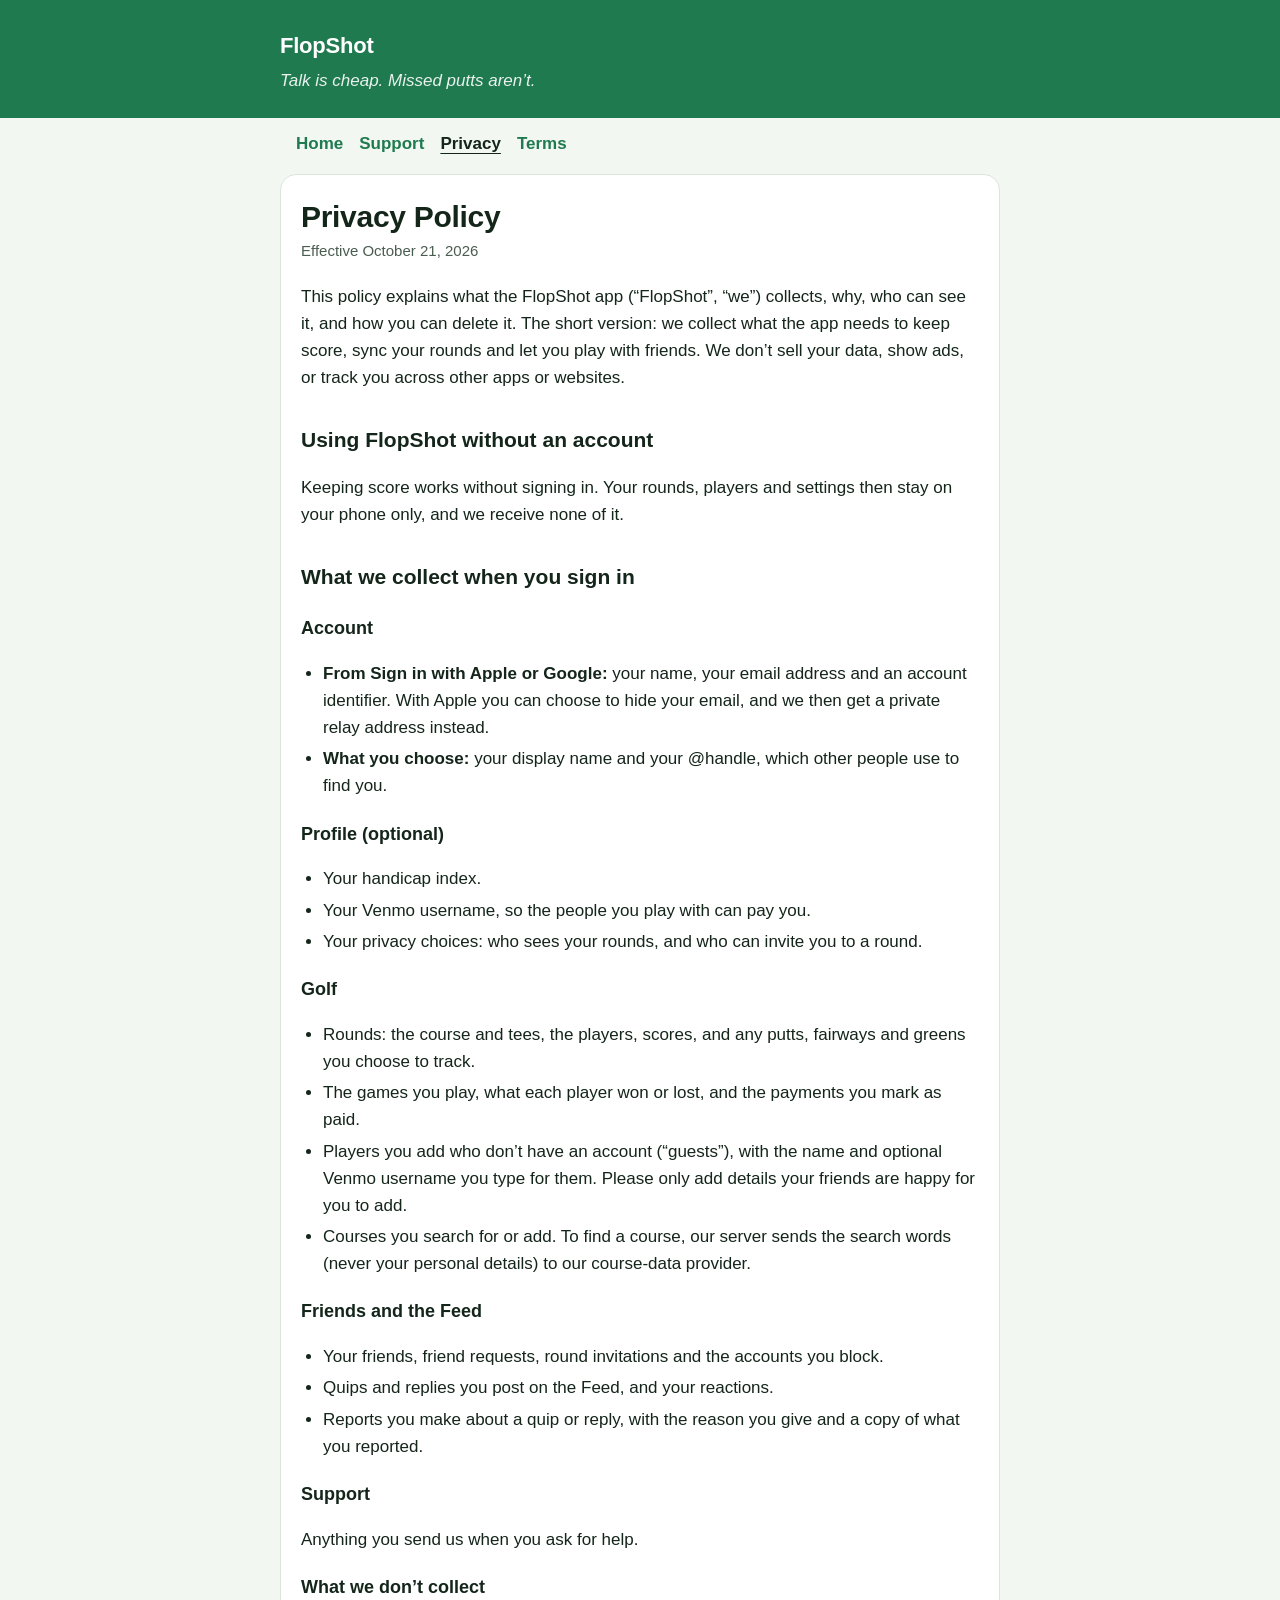
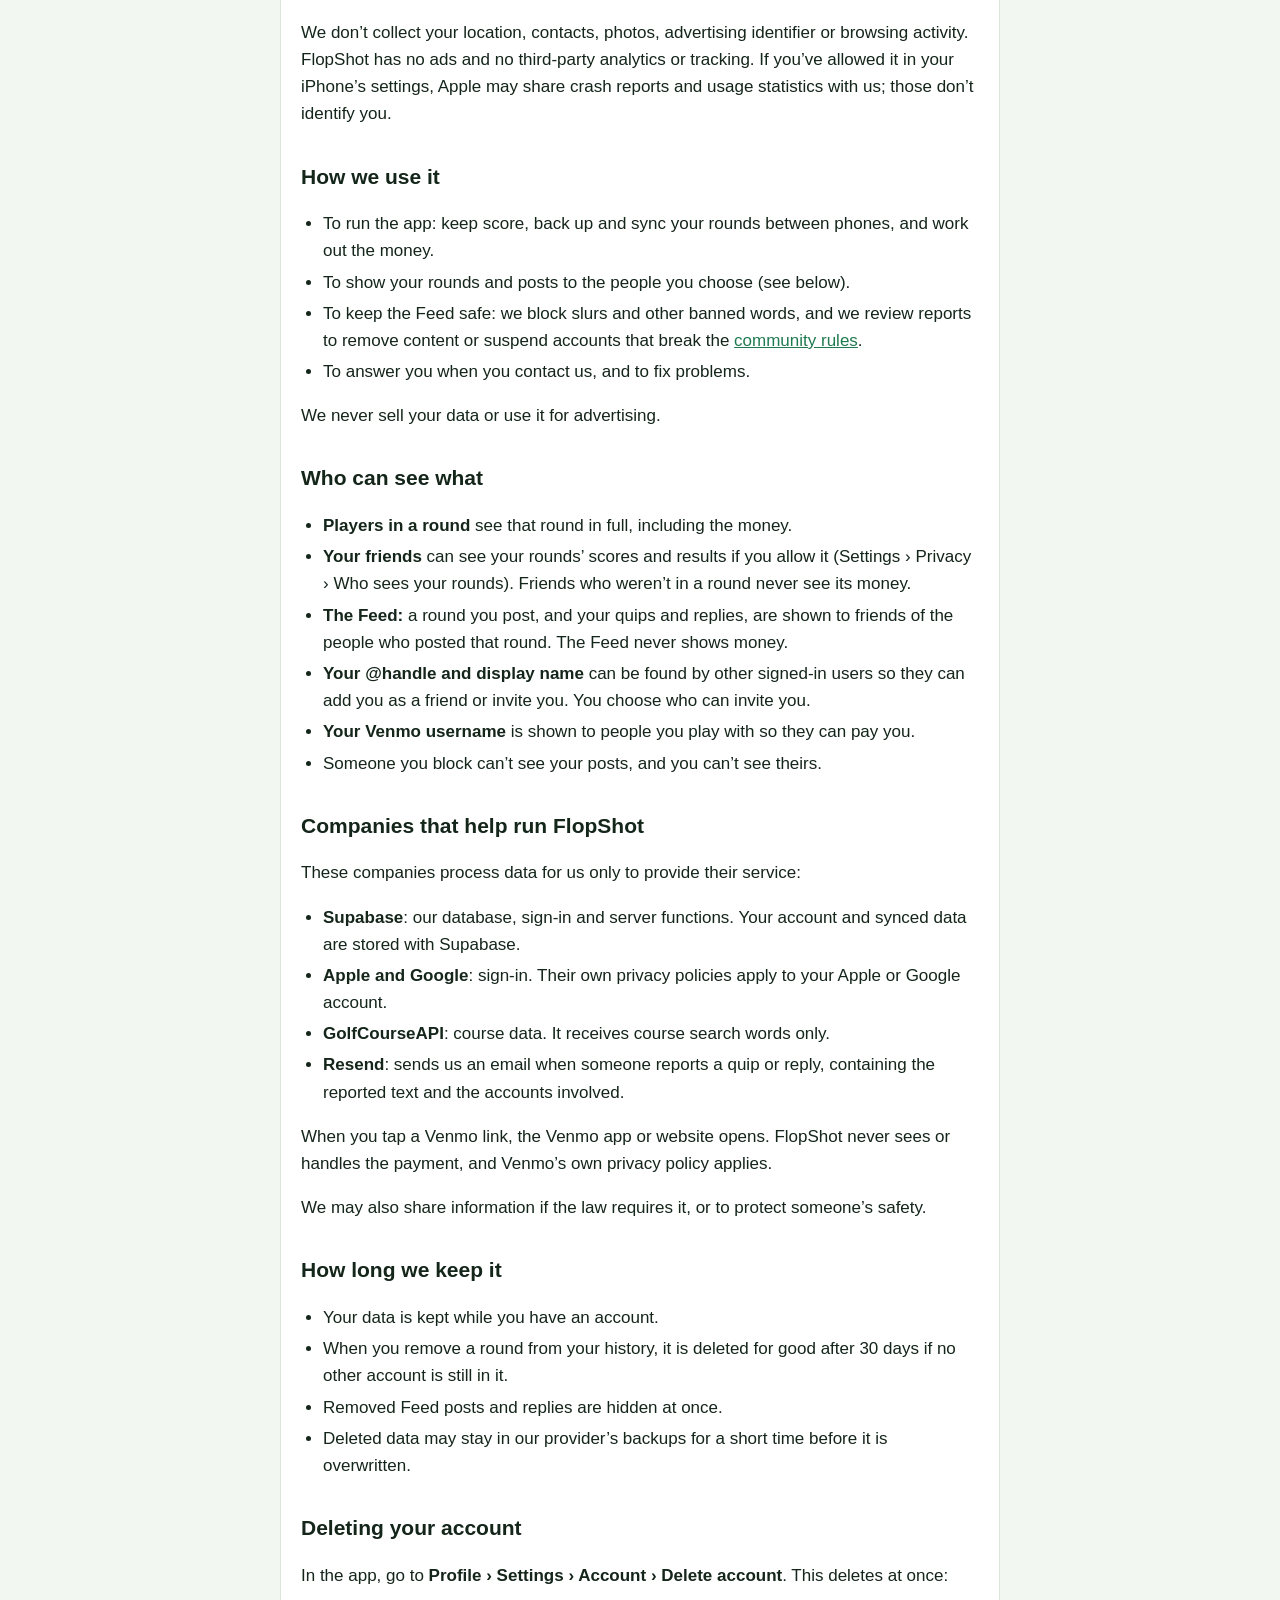
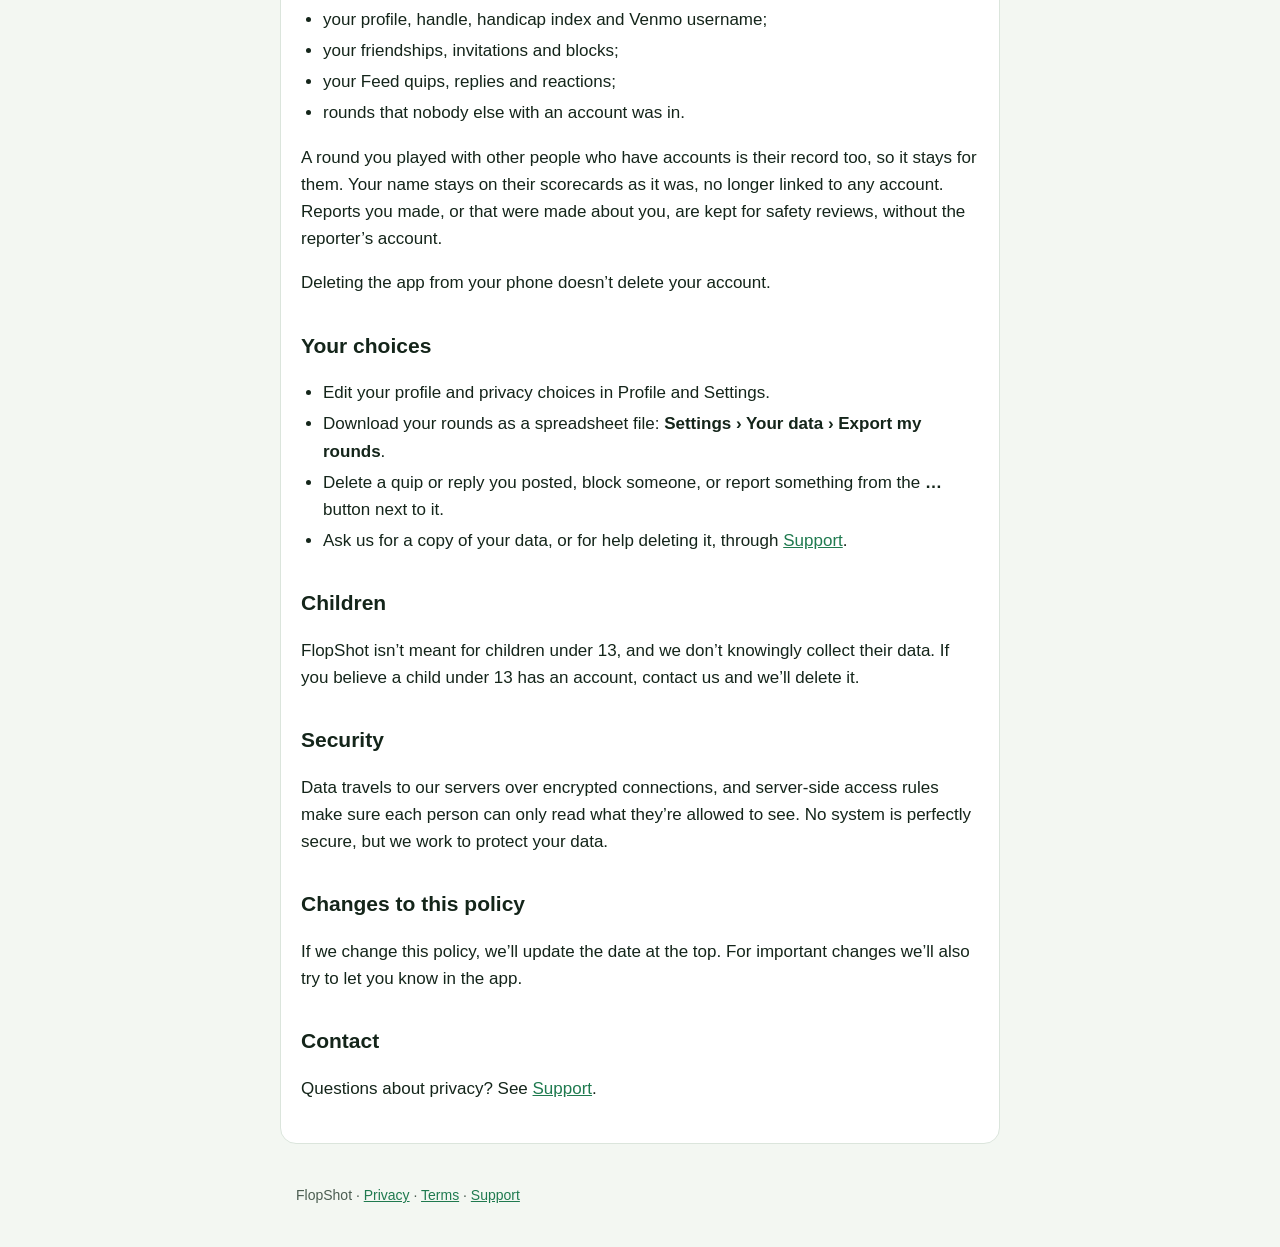
==== privacy.html @ 9a13edf1 "Add FlopShot privacy policy, terms, support and home pages Co-Authored-By: Claude Opus 5.5 <noreply@" ====
<!doctype html>
<html lang="en">
<head>
  <meta charset="utf-8">
  <meta name="viewport" content="width=device-width, initial-scale=1">
  <title>FlopShot Privacy Policy</title>
  <meta name="description" content="What FlopShot collects, why, who can see it, and how to delete it.">
  <link rel="stylesheet" href="style.css">
</head>
<body>
  <header><div class="wrap"><a class="home" href="./">FlopShot</a><p>Talk is cheap. Missed putts aren’t.</p></div></header>
  <nav>
    <a href="./">Home</a>
    <a href="support.html">Support</a>
    <a href="privacy.html" aria-current="page">Privacy</a>
    <a href="terms.html">Terms</a>
  </nav>
  <main>
    <h1>Privacy Policy</h1>
    <p class="meta">Effective October 21, 2026</p>

    <p>This policy explains what the FlopShot app (“FlopShot”, “we”) collects, why, who can see it, and how you can delete it. The short version: we collect what the app needs to keep score, sync your rounds and let you play with friends. We don’t sell your data, show ads, or track you across other apps or websites.</p>

    <h2>Using FlopShot without an account</h2>
    <p>Keeping score works without signing in. Your rounds, players and settings then stay on your phone only, and we receive none of it.</p>

    <h2>What we collect when you sign in</h2>
    <h3>Account</h3>
    <ul>
      <li><strong>From Sign in with Apple or Google:</strong> your name, your email address and an account identifier. With Apple you can choose to hide your email, and we then get a private relay address instead.</li>
      <li><strong>What you choose:</strong> your display name and your @handle, which other people use to find you.</li>
    </ul>
    <h3>Profile (optional)</h3>
    <ul>
      <li>Your handicap index.</li>
      <li>Your Venmo username, so the people you play with can pay you.</li>
      <li>Your privacy choices: who sees your rounds, and who can invite you to a round.</li>
    </ul>
    <h3>Golf</h3>
    <ul>
      <li>Rounds: the course and tees, the players, scores, and any putts, fairways and greens you choose to track.</li>
      <li>The games you play, what each player won or lost, and the payments you mark as paid.</li>
      <li>Players you add who don’t have an account (“guests”), with the name and optional Venmo username you type for them. Please only add details your friends are happy for you to add.</li>
      <li>Courses you search for or add. To find a course, our server sends the search words (never your personal details) to our course-data provider.</li>
    </ul>
    <h3>Friends and the Feed</h3>
    <ul>
      <li>Your friends, friend requests, round invitations and the accounts you block.</li>
      <li>Quips and replies you post on the Feed, and your reactions.</li>
      <li>Reports you make about a quip or reply, with the reason you give and a copy of what you reported.</li>
    </ul>
    <h3>Support</h3>
    <p>Anything you send us when you ask for help.</p>

    <h3>What we don’t collect</h3>
    <p>We don’t collect your location, contacts, photos, advertising identifier or browsing activity. FlopShot has no ads and no third-party analytics or tracking. If you’ve allowed it in your iPhone’s settings, Apple may share crash reports and usage statistics with us; those don’t identify you.</p>

    <h2>How we use it</h2>
    <ul>
      <li>To run the app: keep score, back up and sync your rounds between phones, and work out the money.</li>
      <li>To show your rounds and posts to the people you choose (see below).</li>
      <li>To keep the Feed safe: we block slurs and other banned words, and we review reports to remove content or suspend accounts that break the <a href="terms.html#community">community rules</a>.</li>
      <li>To answer you when you contact us, and to fix problems.</li>
    </ul>
    <p>We never sell your data or use it for advertising.</p>

    <h2>Who can see what</h2>
    <ul>
      <li><strong>Players in a round</strong> see that round in full, including the money.</li>
      <li><strong>Your friends</strong> can see your rounds’ scores and results if you allow it (Settings › Privacy › Who sees your rounds). Friends who weren’t in a round never see its money.</li>
      <li><strong>The Feed:</strong> a round you post, and your quips and replies, are shown to friends of the people who posted that round. The Feed never shows money.</li>
      <li><strong>Your @handle and display name</strong> can be found by other signed-in users so they can add you as a friend or invite you. You choose who can invite you.</li>
      <li><strong>Your Venmo username</strong> is shown to people you play with so they can pay you.</li>
      <li>Someone you block can’t see your posts, and you can’t see theirs.</li>
    </ul>

    <h2>Companies that help run FlopShot</h2>
    <p>These companies process data for us only to provide their service:</p>
    <ul>
      <li><strong>Supabase</strong>: our database, sign-in and server functions. Your account and synced data are stored with Supabase.</li>
      <li><strong>Apple and Google</strong>: sign-in. Their own privacy policies apply to your Apple or Google account.</li>
      <li><strong>GolfCourseAPI</strong>: course data. It receives course search words only.</li>
      <li><strong>Resend</strong>: sends us an email when someone reports a quip or reply, containing the reported text and the accounts involved.</li>
    </ul>
    <p>When you tap a Venmo link, the Venmo app or website opens. FlopShot never sees or handles the payment, and Venmo’s own privacy policy applies.</p>
    <p>We may also share information if the law requires it, or to protect someone’s safety.</p>

    <h2>How long we keep it</h2>
    <ul>
      <li>Your data is kept while you have an account.</li>
      <li>When you remove a round from your history, it is deleted for good after 30 days if no other account is still in it.</li>
      <li>Removed Feed posts and replies are hidden at once.</li>
      <li>Deleted data may stay in our provider’s backups for a short time before it is overwritten.</li>
    </ul>

    <h2 id="deleting-your-account">Deleting your account</h2>
    <p>In the app, go to <strong>Profile › Settings › Account › Delete account</strong>. This deletes at once:</p>
    <ul>
      <li>your profile, handle, handicap index and Venmo username;</li>
      <li>your friendships, invitations and blocks;</li>
      <li>your Feed quips, replies and reactions;</li>
      <li>rounds that nobody else with an account was in.</li>
    </ul>
    <p>A round you played with other people who have accounts is their record too, so it stays for them. Your name stays on their scorecards as it was, no longer linked to any account. Reports you made, or that were made about you, are kept for safety reviews, without the reporter’s account.</p>
    <p>Deleting the app from your phone doesn’t delete your account.</p>

    <h2>Your choices</h2>
    <ul>
      <li>Edit your profile and privacy choices in Profile and Settings.</li>
      <li>Download your rounds as a spreadsheet file: <strong>Settings › Your data › Export my rounds</strong>.</li>
      <li>Delete a quip or reply you posted, block someone, or report something from the <strong>…</strong> button next to it.</li>
      <li>Ask us for a copy of your data, or for help deleting it, through <a href="support.html">Support</a>.</li>
    </ul>

    <h2>Children</h2>
    <p>FlopShot isn’t meant for children under 13, and we don’t knowingly collect their data. If you believe a child under 13 has an account, contact us and we’ll delete it.</p>

    <h2>Security</h2>
    <p>Data travels to our servers over encrypted connections, and server-side access rules make sure each person can only read what they’re allowed to see. No system is perfectly secure, but we work to protect your data.</p>

    <h2>Changes to this policy</h2>
    <p>If we change this policy, we’ll update the date at the top. For important changes we’ll also try to let you know in the app.</p>

    <h2>Contact</h2>
    <p>Questions about privacy? See <a href="support.html">Support</a>.</p>
  </main>
  <footer>FlopShot · <a href="privacy.html">Privacy</a> · <a href="terms.html">Terms</a> · <a href="support.html">Support</a></footer>
</body>
</html>
---- style.css ----
:root {
  --bg: #f3f7f2;
  --card: #ffffff;
  --ink: #14251a;
  --ink-2: #4b5d51;
  --brand: #1f7a4f;
  --line: #dbe5dc;
}
@media (prefers-color-scheme: dark) {
  :root {
    --bg: #111a14;
    --card: #1b261f;
    --ink: #e8f0ea;
    --ink-2: #a9b8ad;
    --brand: #5ccf8e;
    --line: #2b3a30;
  }
}
* { box-sizing: border-box; }
html { -webkit-text-size-adjust: 100%; }
body {
  margin: 0;
  background: var(--bg);
  color: var(--ink);
  font: 17px/1.6 -apple-system, BlinkMacSystemFont, "Segoe UI", Roboto, Helvetica, Arial, sans-serif;
}
header {
  background: #1f7a4f;
  color: #fff;
  padding: 28px 16px 24px;
}
header .wrap { max-width: 720px; margin: 0 auto; }
header a.home { color: #fff; text-decoration: none; font-weight: 800; font-size: 22px; letter-spacing: -0.01em; }
header p { margin: 4px 0 0; opacity: 0.9; font-style: italic; }
nav { max-width: 720px; margin: 0 auto; padding: 12px 16px 0; display: flex; gap: 16px; flex-wrap: wrap; }
nav a { color: var(--brand); font-weight: 600; text-decoration: none; }
nav a[aria-current="page"] { color: var(--ink); text-decoration: underline; text-underline-offset: 4px; }
main {
  max-width: 720px;
  margin: 16px auto 40px;
  padding: 24px 20px;
  background: var(--card);
  border: 1px solid var(--line);
  border-radius: 16px;
}
@media (max-width: 760px) { main { margin: 12px 16px 32px; } }
h1 { font-size: 30px; line-height: 1.2; margin: 0 0 4px; letter-spacing: -0.01em; }
h2 { font-size: 21px; margin: 32px 0 8px; }
h3 { font-size: 18px; margin: 20px 0 4px; }
.meta { color: var(--ink-2); margin: 0 0 20px; font-size: 15px; }
a { color: var(--brand); }
ul { padding-left: 22px; }
li { margin: 4px 0; }
.note {
  border-left: 4px solid var(--brand);
  padding: 8px 14px;
  background: var(--bg);
  border-radius: 0 8px 8px 0;
  margin: 16px 0;
}
footer { max-width: 720px; margin: 0 auto 40px; padding: 0 16px; color: var(--ink-2); font-size: 14px; }
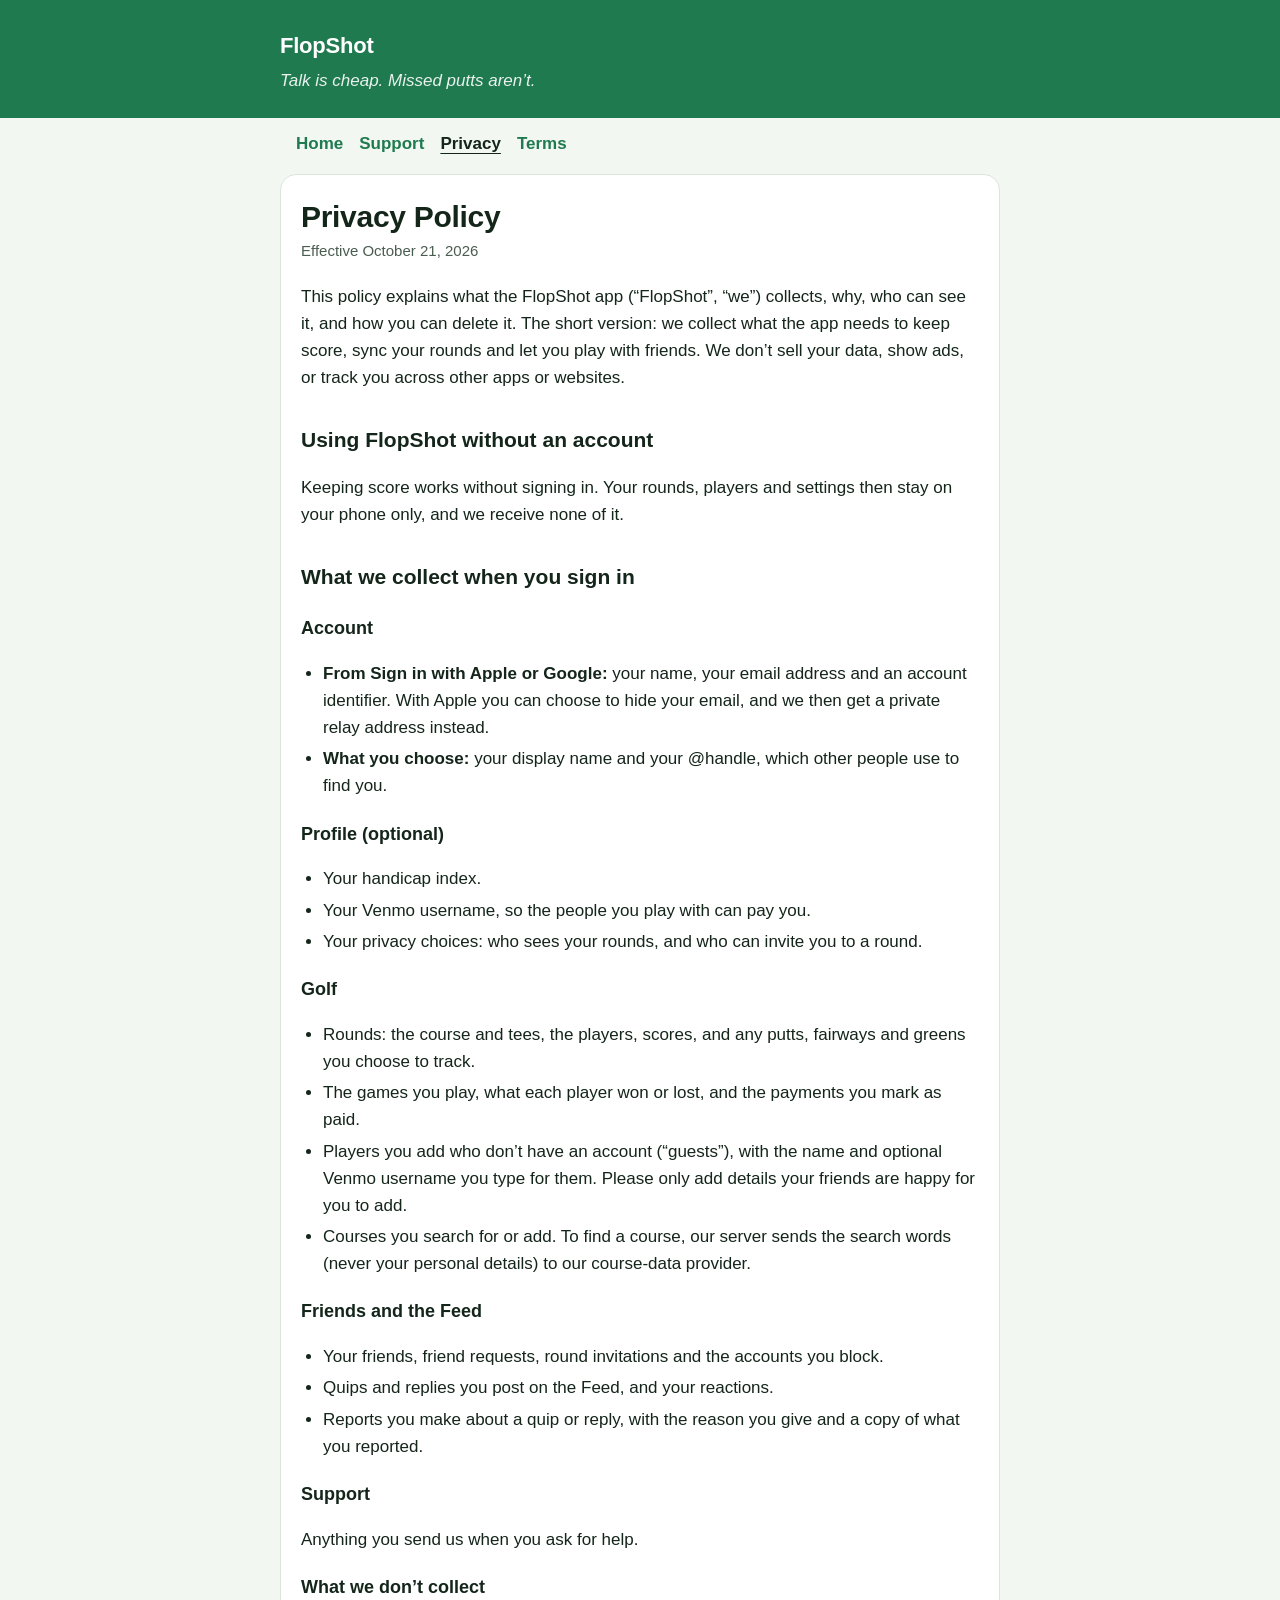
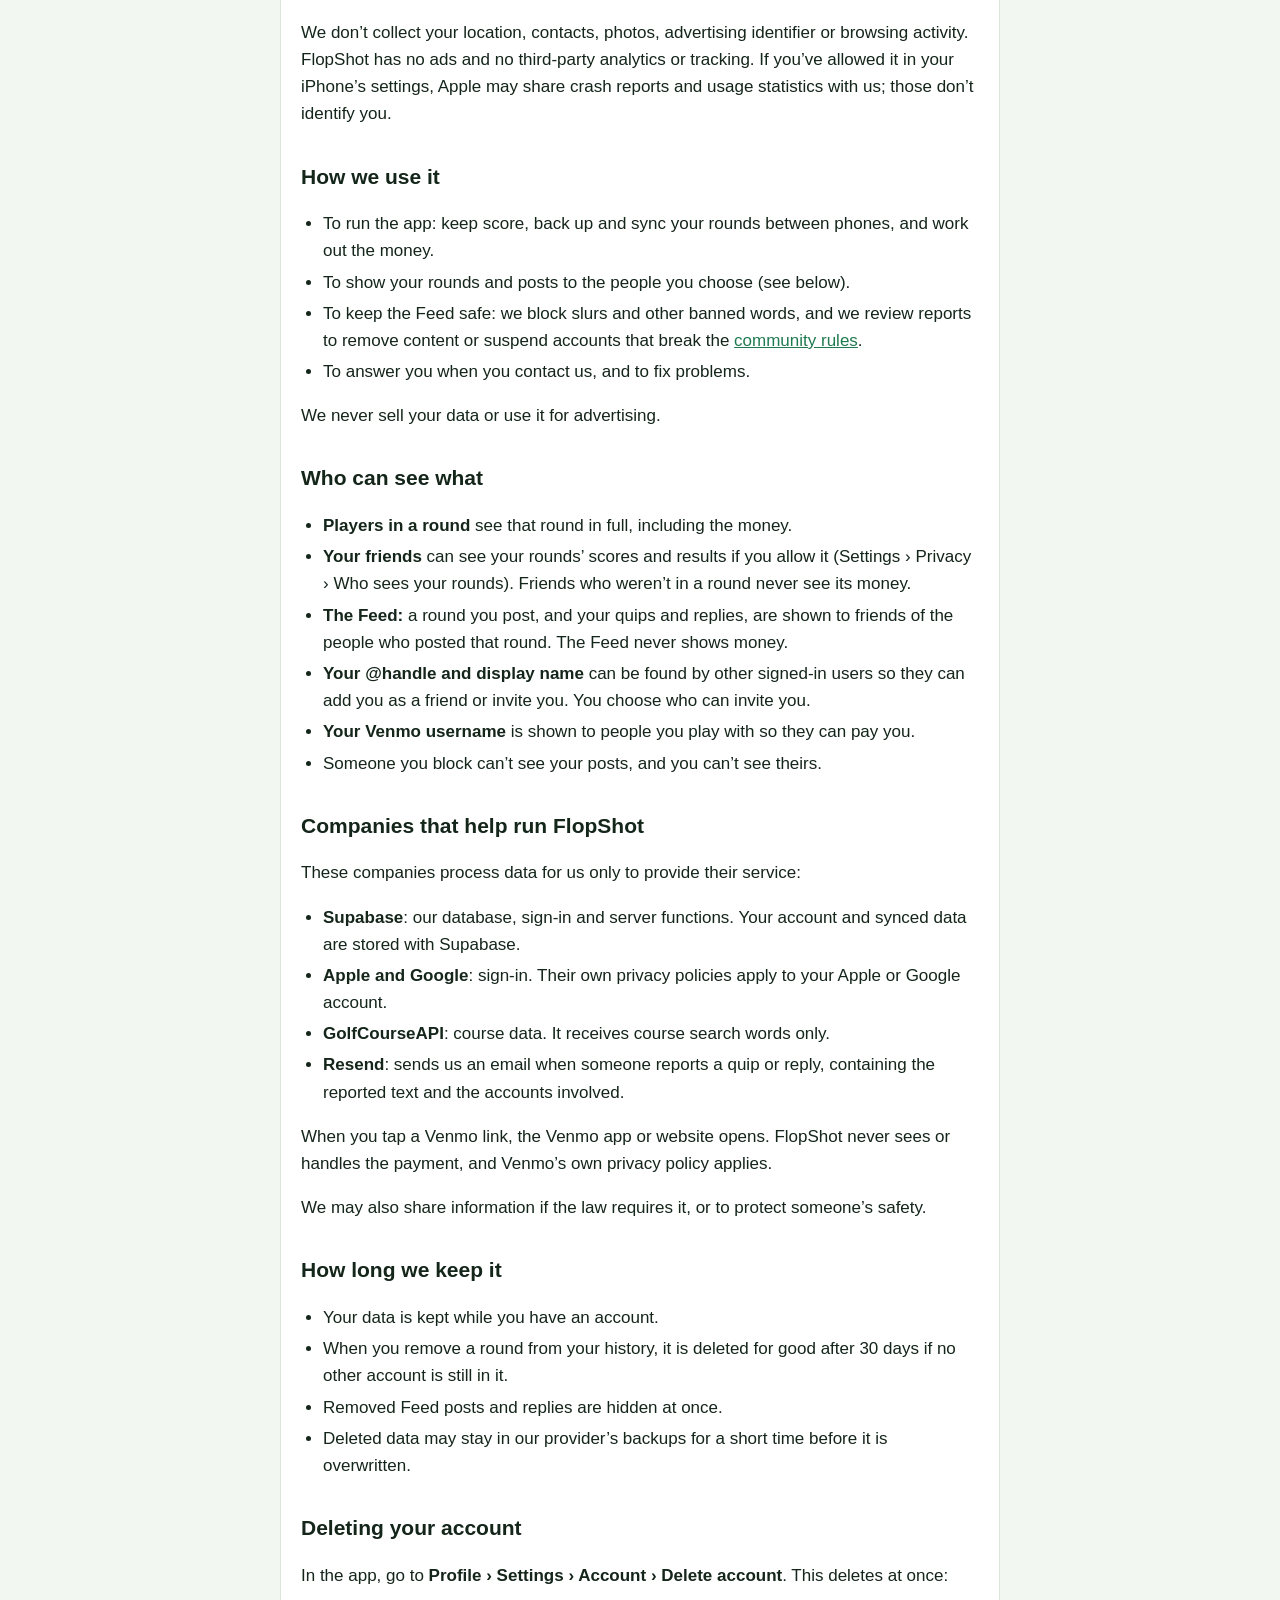
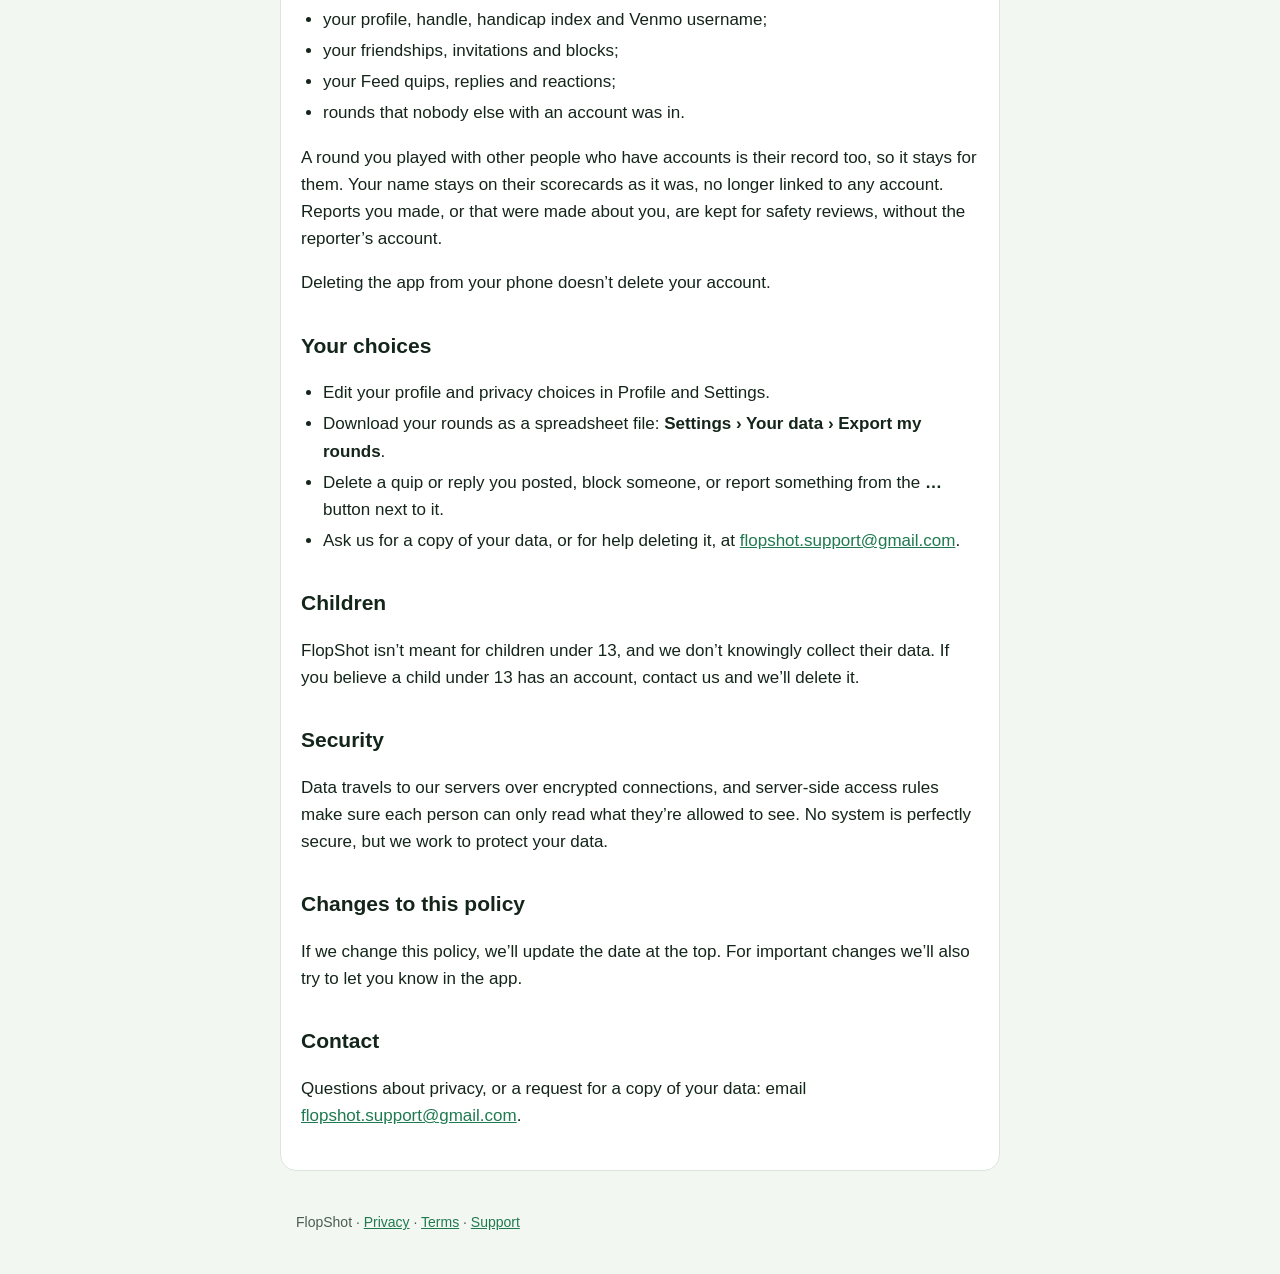
==== commit 723d3eb3: "Add the support email to the support, privacy and terms pages Co-Authored-By: Claude Opus 5.5 <norep" ====
--- a/privacy.html
+++ b/privacy.html
@@ -109,7 +109,7 @@
       <li>Edit your profile and privacy choices in Profile and Settings.</li>
       <li>Download your rounds as a spreadsheet file: <strong>Settings › Your data › Export my rounds</strong>.</li>
       <li>Delete a quip or reply you posted, block someone, or report something from the <strong>…</strong> button next to it.</li>
-      <li>Ask us for a copy of your data, or for help deleting it, through <a href="support.html">Support</a>.</li>
+      <li>Ask us for a copy of your data, or for help deleting it, at <a href="mailto:flopshot.support@gmail.com">flopshot.support@gmail.com</a>.</li>
     </ul>
 
     <h2>Children</h2>
@@ -122,7 +122,7 @@
     <p>If we change this policy, we’ll update the date at the top. For important changes we’ll also try to let you know in the app.</p>
 
     <h2>Contact</h2>
-    <p>Questions about privacy? See <a href="support.html">Support</a>.</p>
+    <p>Questions about privacy, or a request for a copy of your data: email <a href="mailto:flopshot.support@gmail.com">flopshot.support@gmail.com</a>.</p>
   </main>
   <footer>FlopShot · <a href="privacy.html">Privacy</a> · <a href="terms.html">Terms</a> · <a href="support.html">Support</a></footer>
 </body>
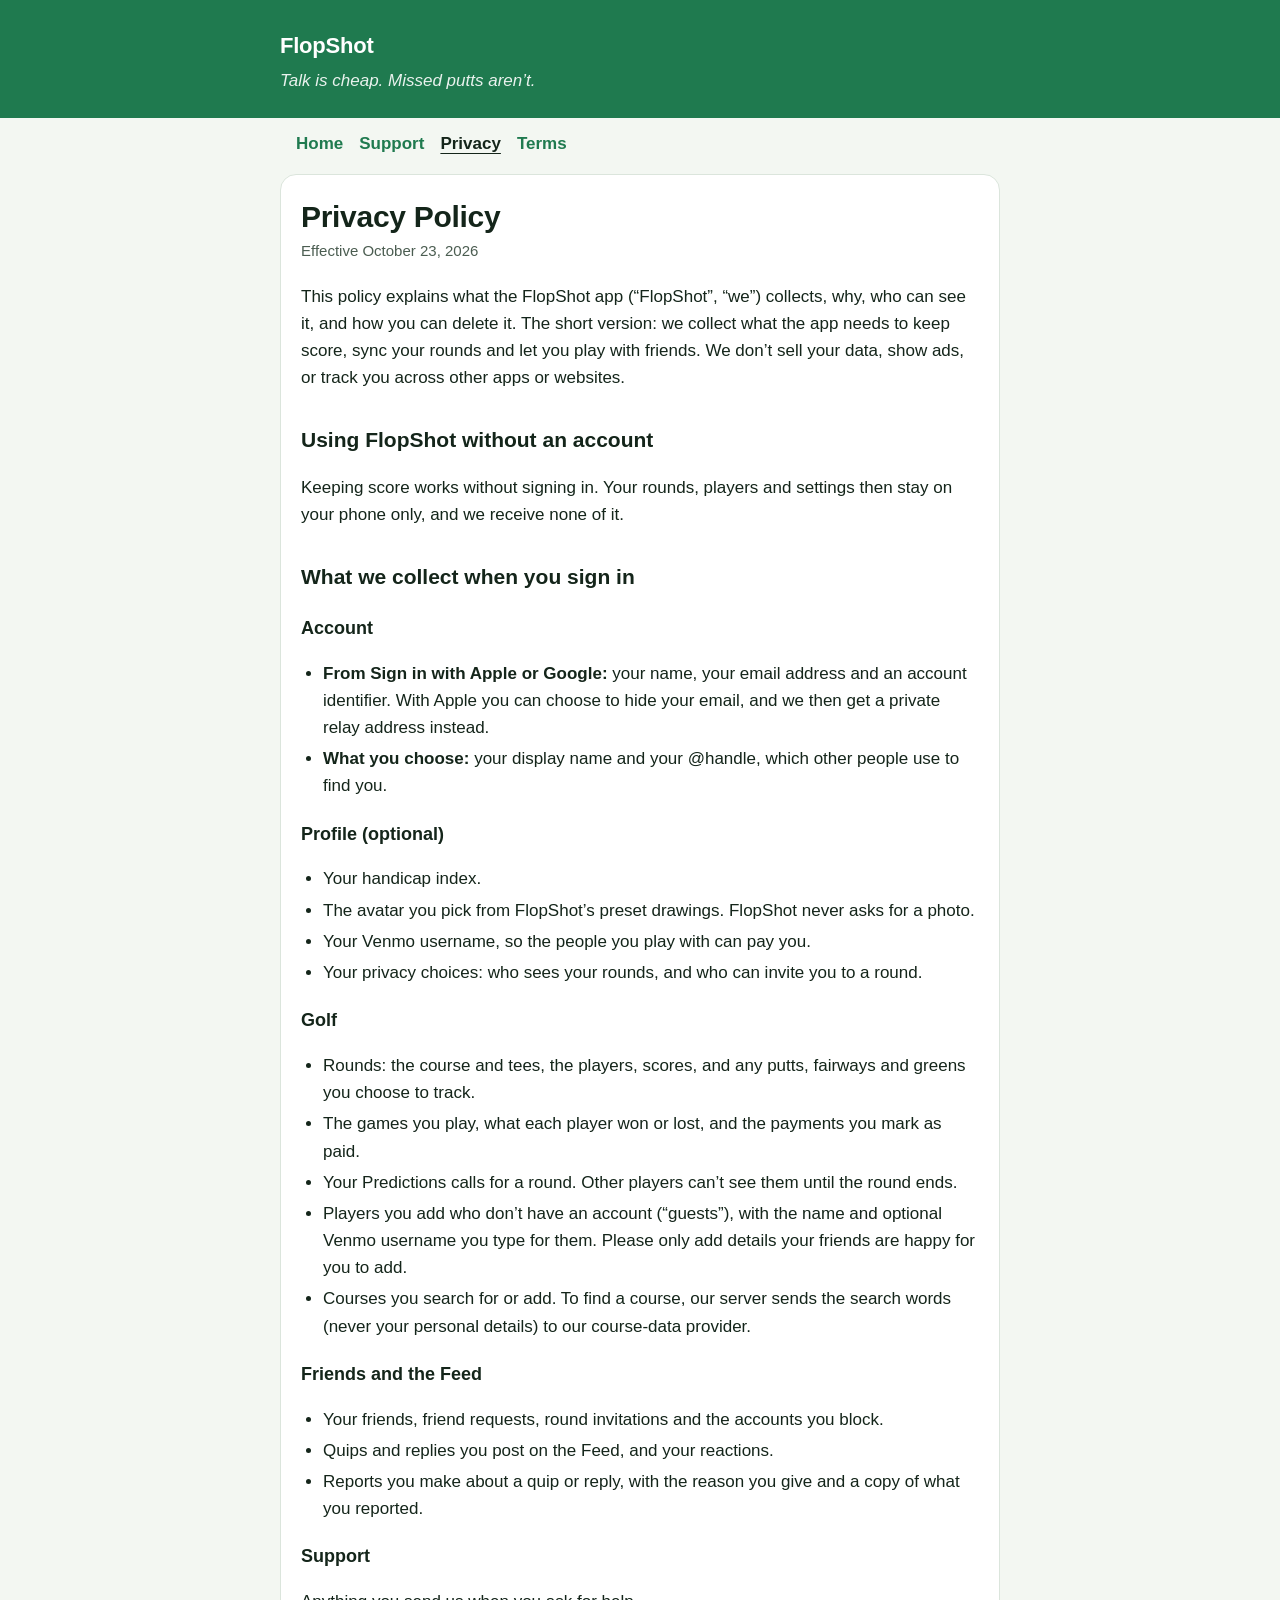
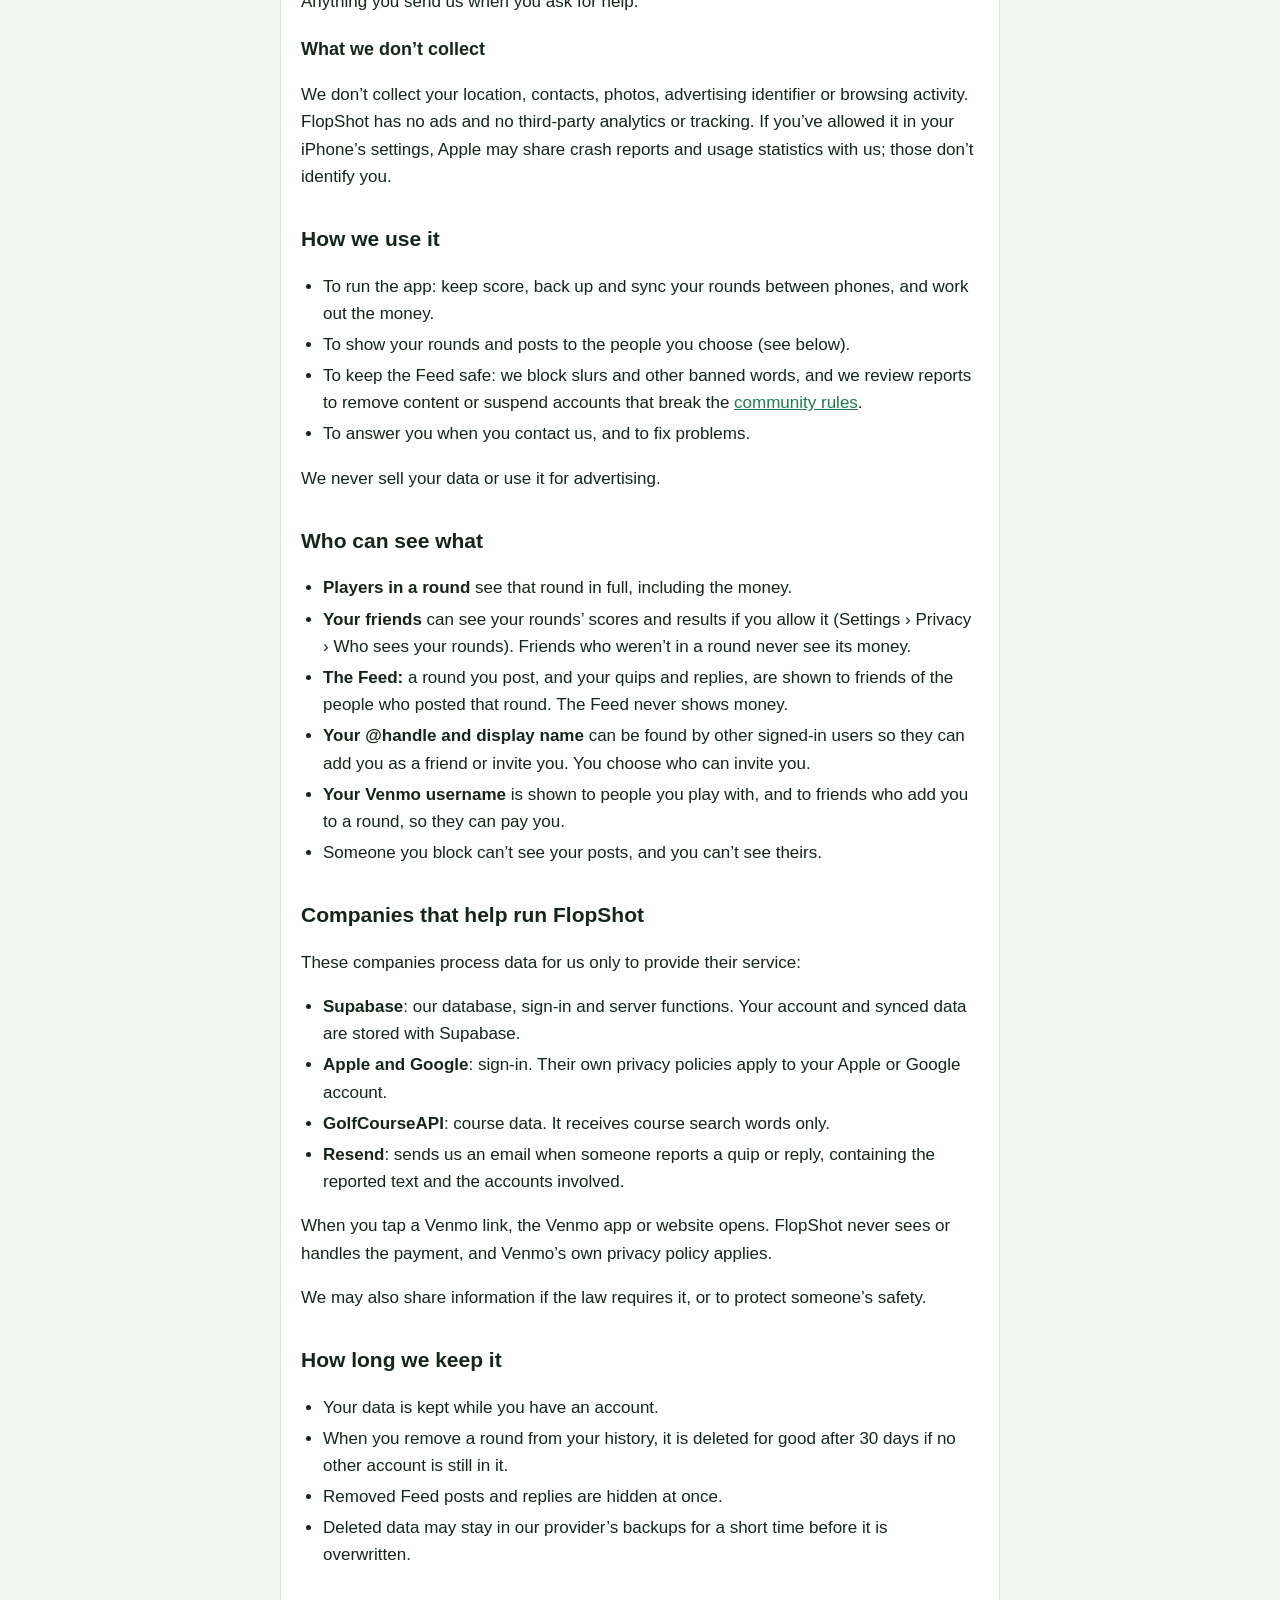
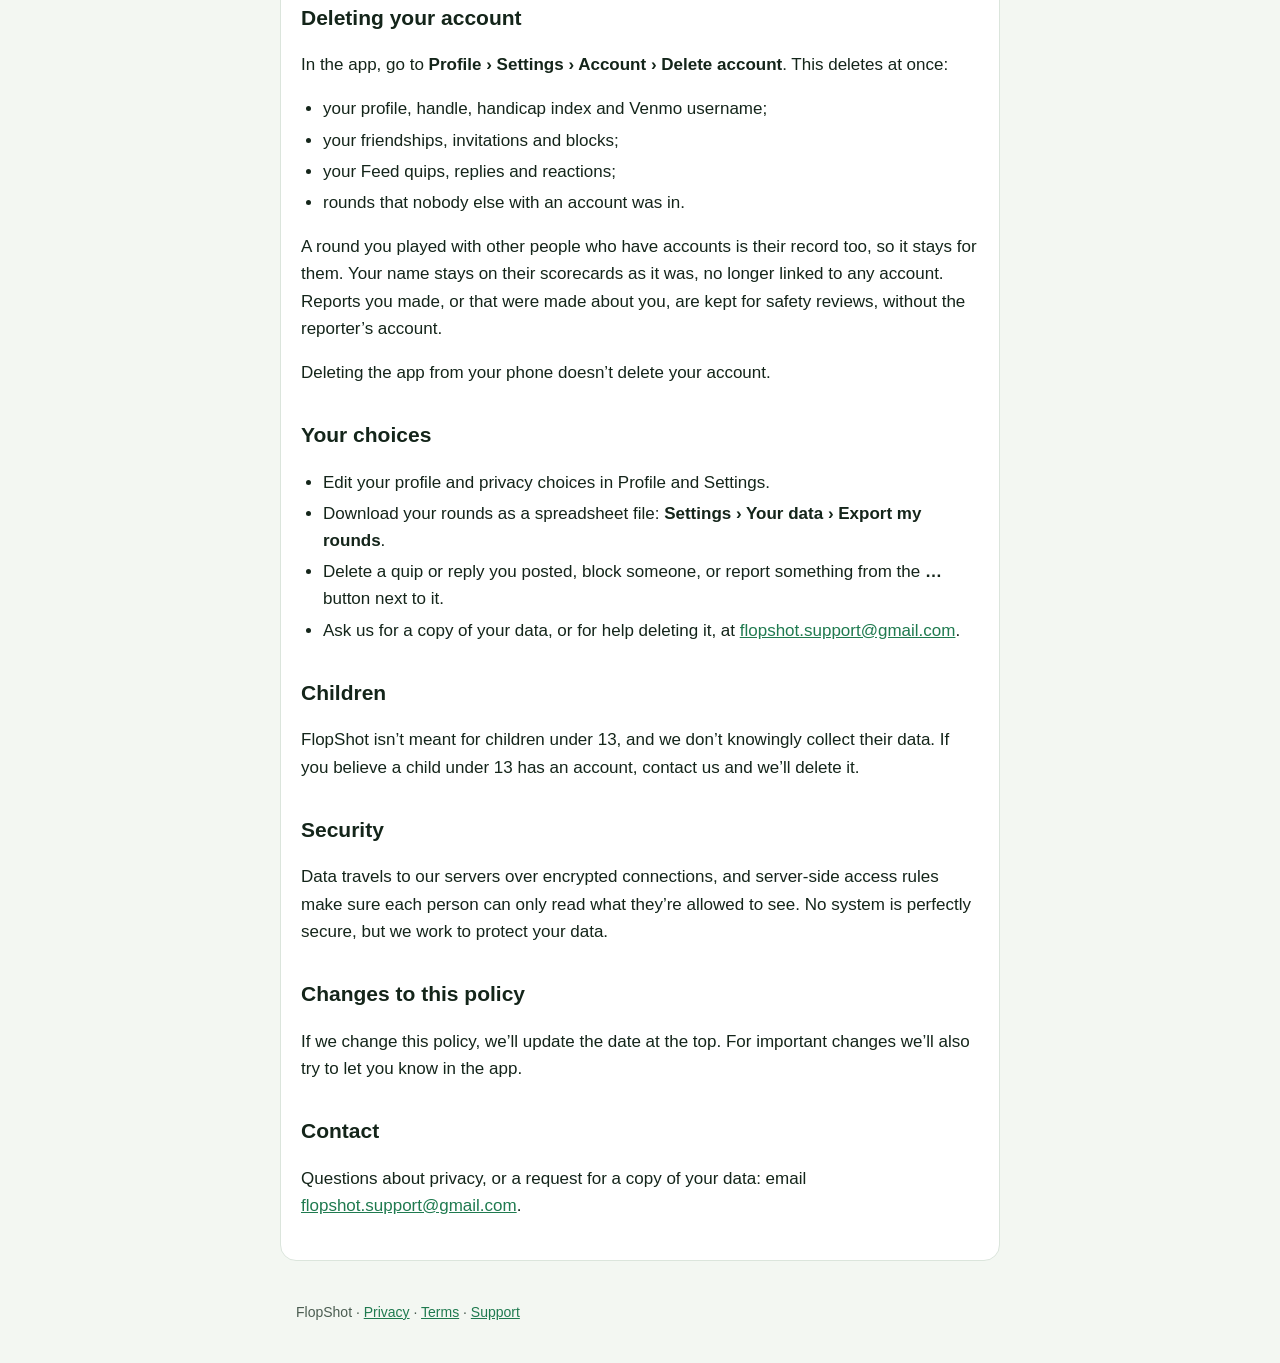
==== commit 5dea5c98: "Add the App Review guide; cover avatars, Predictions and the salty voice Co-Authored-By: Claude Opus" ====
--- a/privacy.html
+++ b/privacy.html
@@ -17,7 +17,7 @@
   </nav>
   <main>
     <h1>Privacy Policy</h1>
-    <p class="meta">Effective October 21, 2026</p>
+    <p class="meta">Effective October 23, 2026</p>
 
     <p>This policy explains what the FlopShot app (“FlopShot”, “we”) collects, why, who can see it, and how you can delete it. The short version: we collect what the app needs to keep score, sync your rounds and let you play with friends. We don’t sell your data, show ads, or track you across other apps or websites.</p>
 
@@ -33,6 +33,7 @@
     <h3>Profile (optional)</h3>
     <ul>
       <li>Your handicap index.</li>
+      <li>The avatar you pick from FlopShot’s preset drawings. FlopShot never asks for a photo.</li>
       <li>Your Venmo username, so the people you play with can pay you.</li>
       <li>Your privacy choices: who sees your rounds, and who can invite you to a round.</li>
     </ul>
@@ -40,6 +41,7 @@
     <ul>
       <li>Rounds: the course and tees, the players, scores, and any putts, fairways and greens you choose to track.</li>
       <li>The games you play, what each player won or lost, and the payments you mark as paid.</li>
+      <li>Your Predictions calls for a round. Other players can’t see them until the round ends.</li>
       <li>Players you add who don’t have an account (“guests”), with the name and optional Venmo username you type for them. Please only add details your friends are happy for you to add.</li>
       <li>Courses you search for or add. To find a course, our server sends the search words (never your personal details) to our course-data provider.</li>
     </ul>
@@ -70,7 +72,7 @@
       <li><strong>Your friends</strong> can see your rounds’ scores and results if you allow it (Settings › Privacy › Who sees your rounds). Friends who weren’t in a round never see its money.</li>
       <li><strong>The Feed:</strong> a round you post, and your quips and replies, are shown to friends of the people who posted that round. The Feed never shows money.</li>
       <li><strong>Your @handle and display name</strong> can be found by other signed-in users so they can add you as a friend or invite you. You choose who can invite you.</li>
-      <li><strong>Your Venmo username</strong> is shown to people you play with so they can pay you.</li>
+      <li><strong>Your Venmo username</strong> is shown to people you play with, and to friends who add you to a round, so they can pay you.</li>
       <li>Someone you block can’t see your posts, and you can’t see theirs.</li>
     </ul>
 
--- a/style.css
+++ b/style.css
@@ -59,3 +59,16 @@
   margin: 16px 0;
 }
 footer { max-width: 720px; margin: 0 auto 40px; padding: 0 16px; color: var(--ink-2); font-size: 14px; }
+
+/* Reviewer guide: step screenshots with a highlight box */
+.step { display: grid; grid-template-columns: 220px 1fr; gap: 20px; align-items: start; margin: 24px 0; }
+@media (max-width: 560px) { .step { grid-template-columns: 1fr; } .step figure { max-width: 240px; } }
+.step figure { margin: 0; position: relative; border-radius: 22px; overflow: hidden; border: 1px solid var(--line); box-shadow: 0 6px 20px rgba(0,0,0,0.12); }
+.step img { display: block; width: 100%; height: auto; }
+.step .hl { position: absolute; border: 3px solid #f4c430; border-radius: 10px; box-shadow: 0 0 0 9999px rgba(0,0,0,0.18); }
+.step h3 { margin-top: 0; }
+.num { display: inline-flex; align-items: center; justify-content: center; width: 28px; height: 28px; border-radius: 50%; background: var(--brand); color: var(--card); font-weight: 800; margin-right: 8px; font-size: 15px; }
+.gallery { display: grid; grid-template-columns: repeat(auto-fill, minmax(150px, 1fr)); gap: 14px; margin: 16px 0; }
+.gallery figure { margin: 0; }
+.gallery img { width: 100%; height: auto; border-radius: 18px; border: 1px solid var(--line); display: block; }
+.gallery figcaption { font-size: 14px; color: var(--ink-2); margin-top: 6px; text-align: center; }
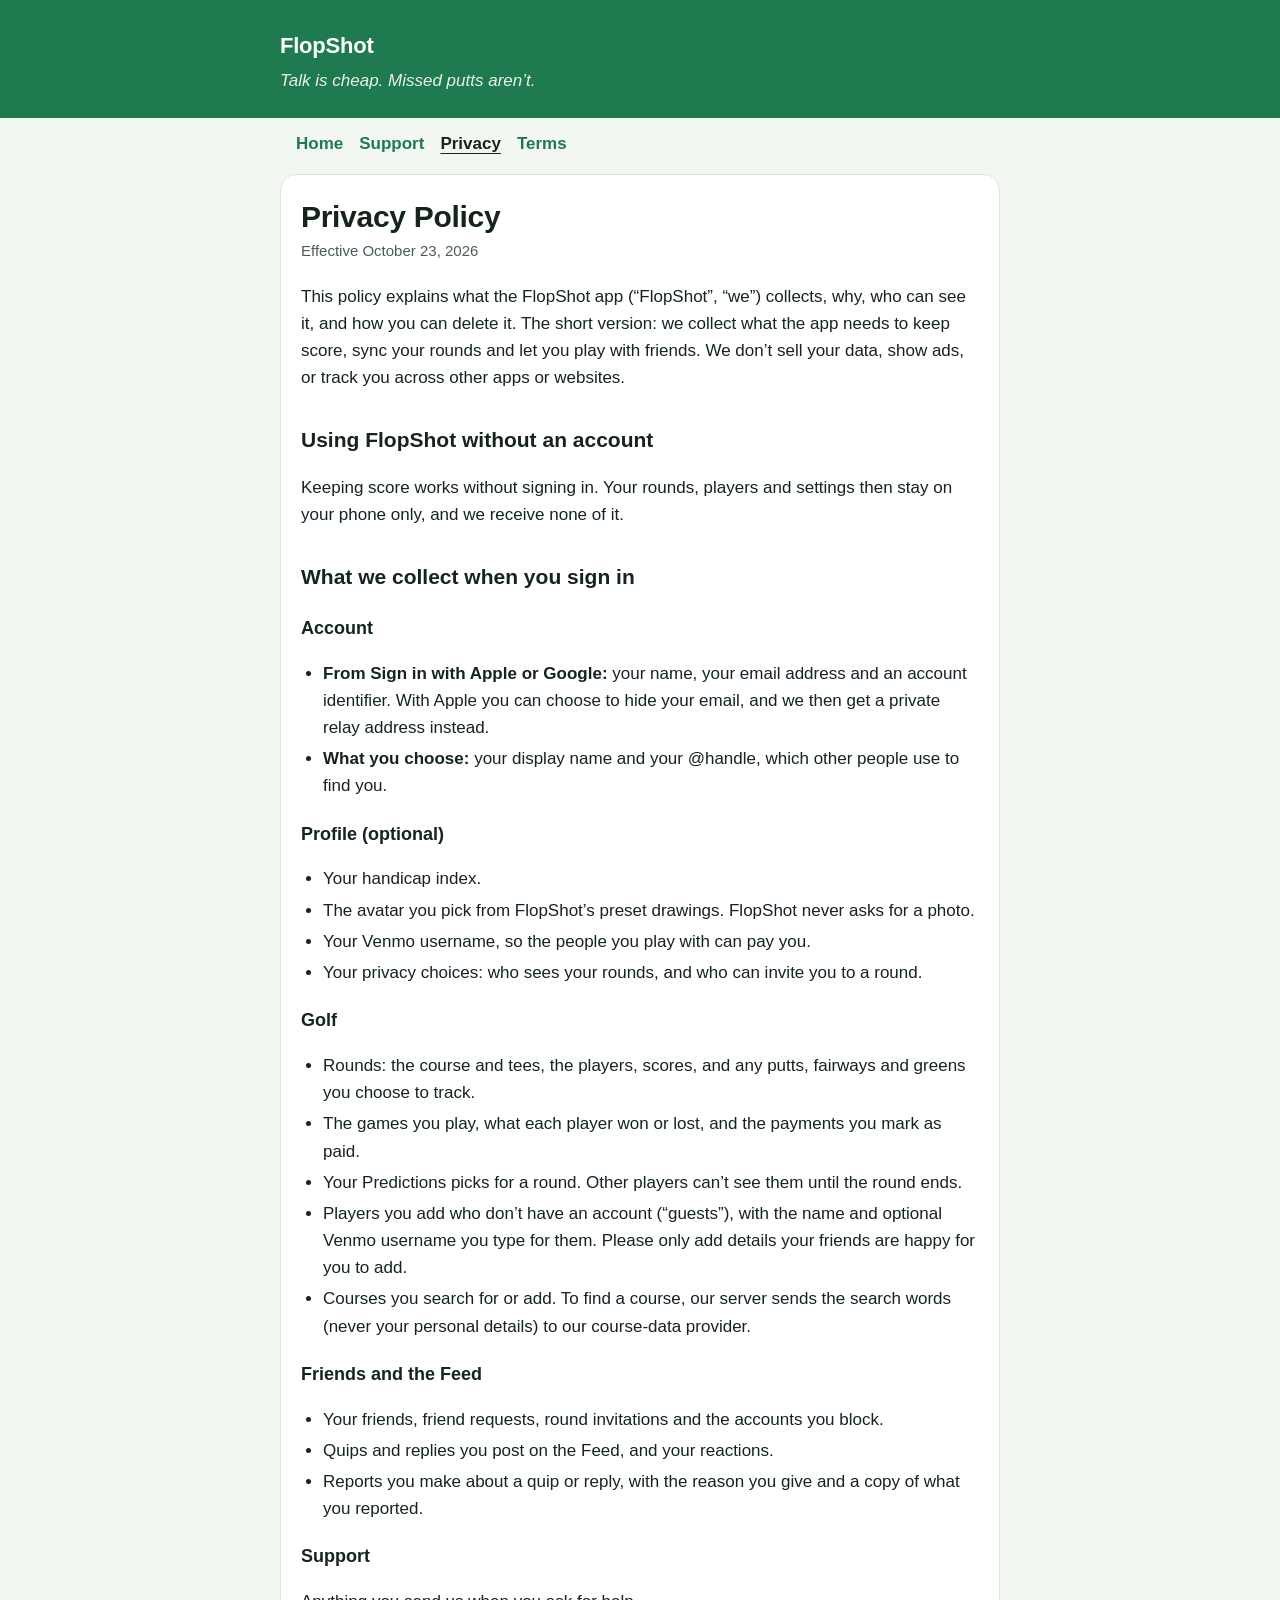
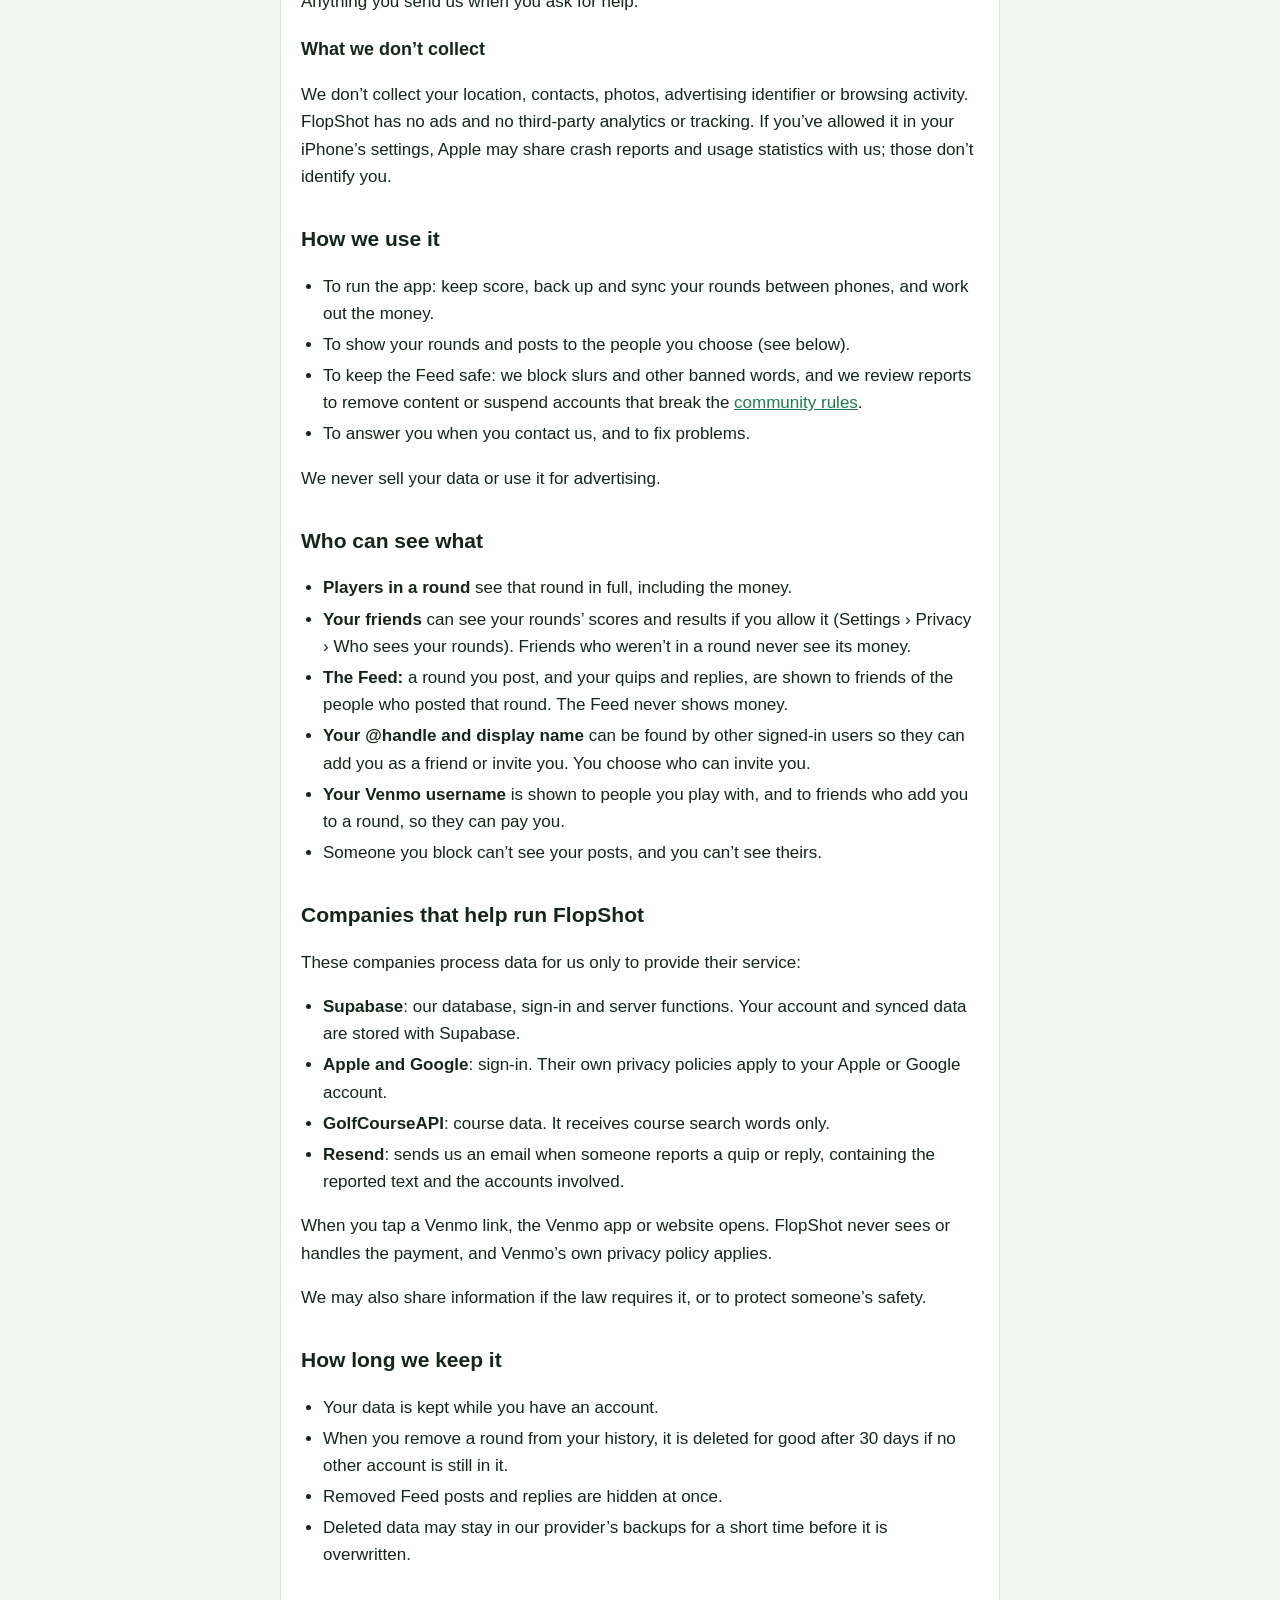
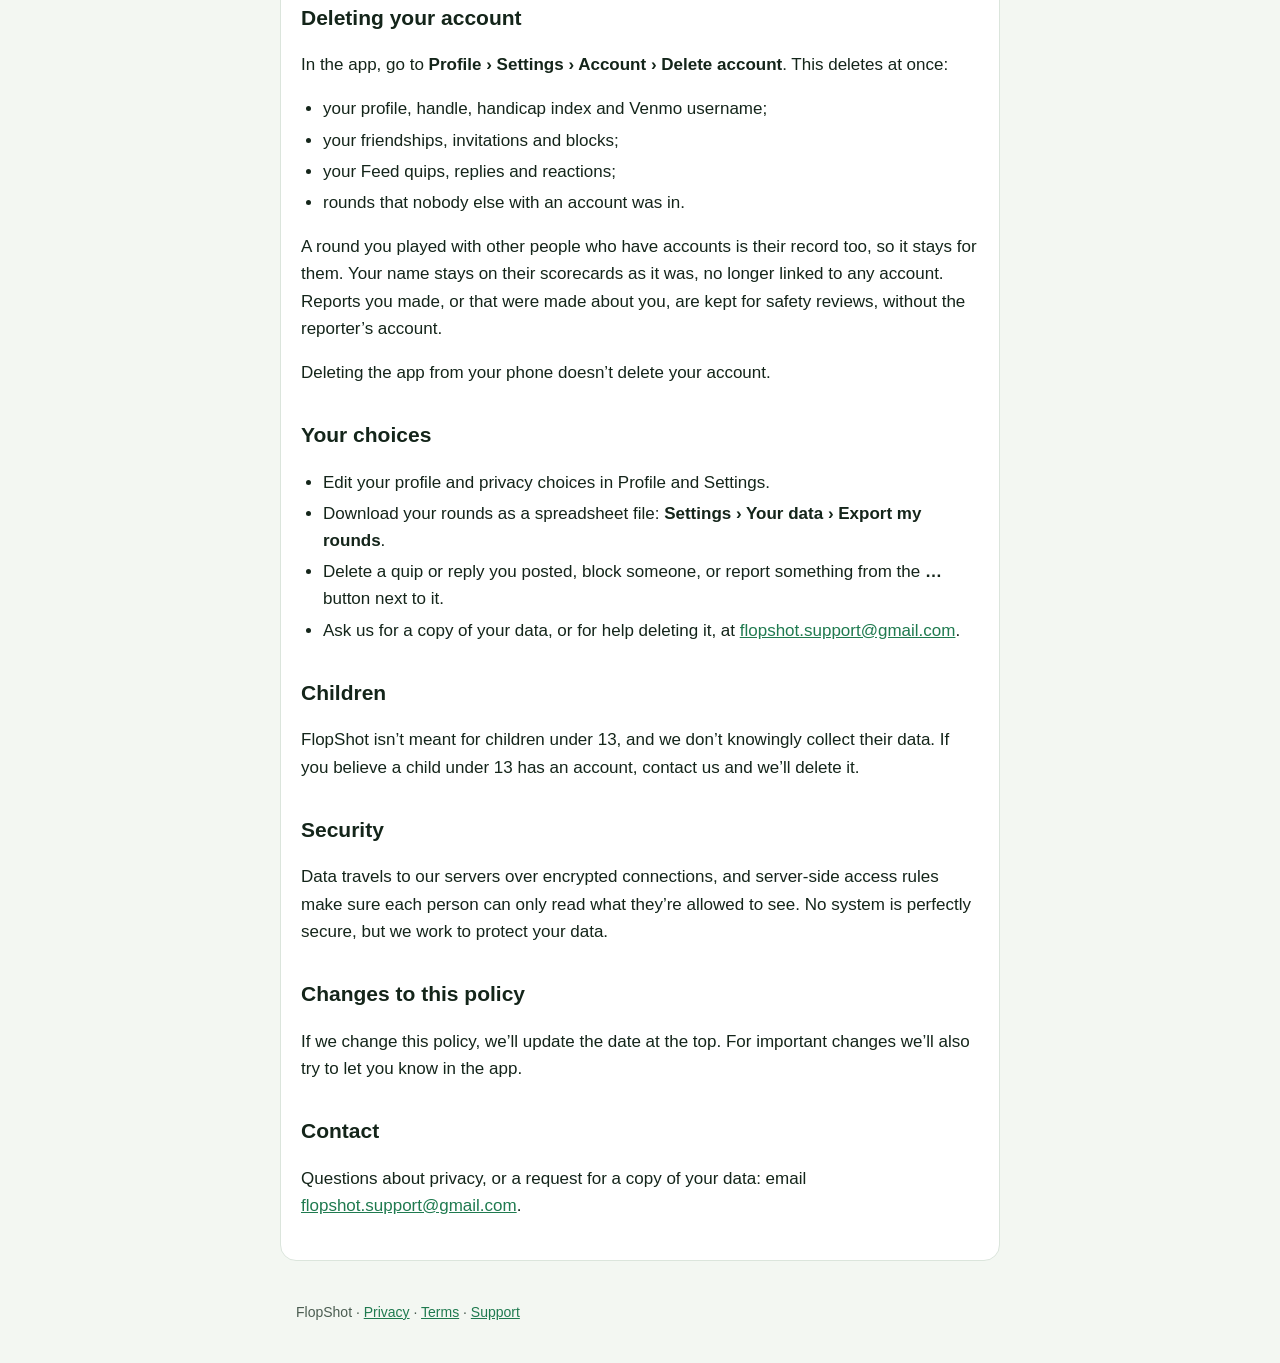
==== commit 268e96da: "Say Predictions picks, not calls, to match the app Co-Authored-By: Claude Opus 5.5 <noreply@anthropi" ====
--- a/privacy.html
+++ b/privacy.html
@@ -41,7 +41,7 @@
     <ul>
       <li>Rounds: the course and tees, the players, scores, and any putts, fairways and greens you choose to track.</li>
       <li>The games you play, what each player won or lost, and the payments you mark as paid.</li>
-      <li>Your Predictions calls for a round. Other players can’t see them until the round ends.</li>
+      <li>Your Predictions picks for a round. Other players can’t see them until the round ends.</li>
       <li>Players you add who don’t have an account (“guests”), with the name and optional Venmo username you type for them. Please only add details your friends are happy for you to add.</li>
       <li>Courses you search for or add. To find a course, our server sends the search words (never your personal details) to our course-data provider.</li>
     </ul>
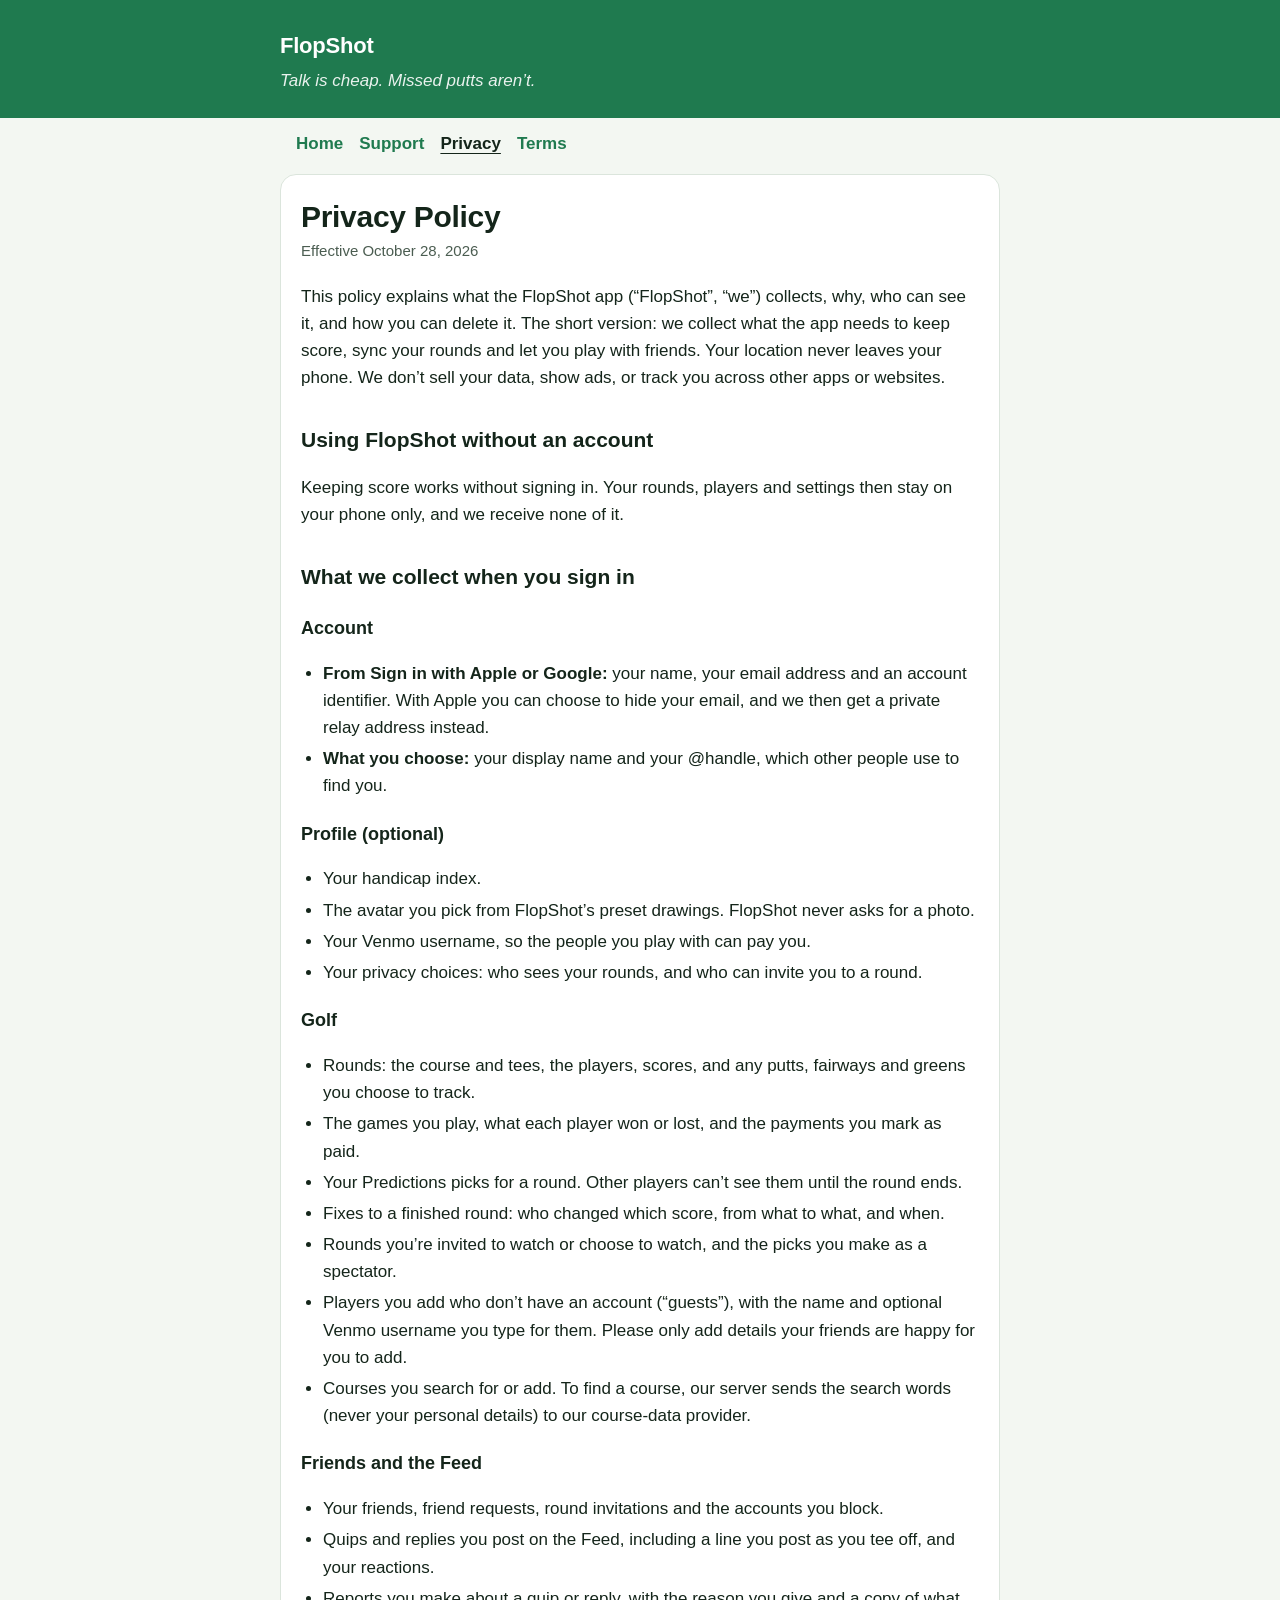
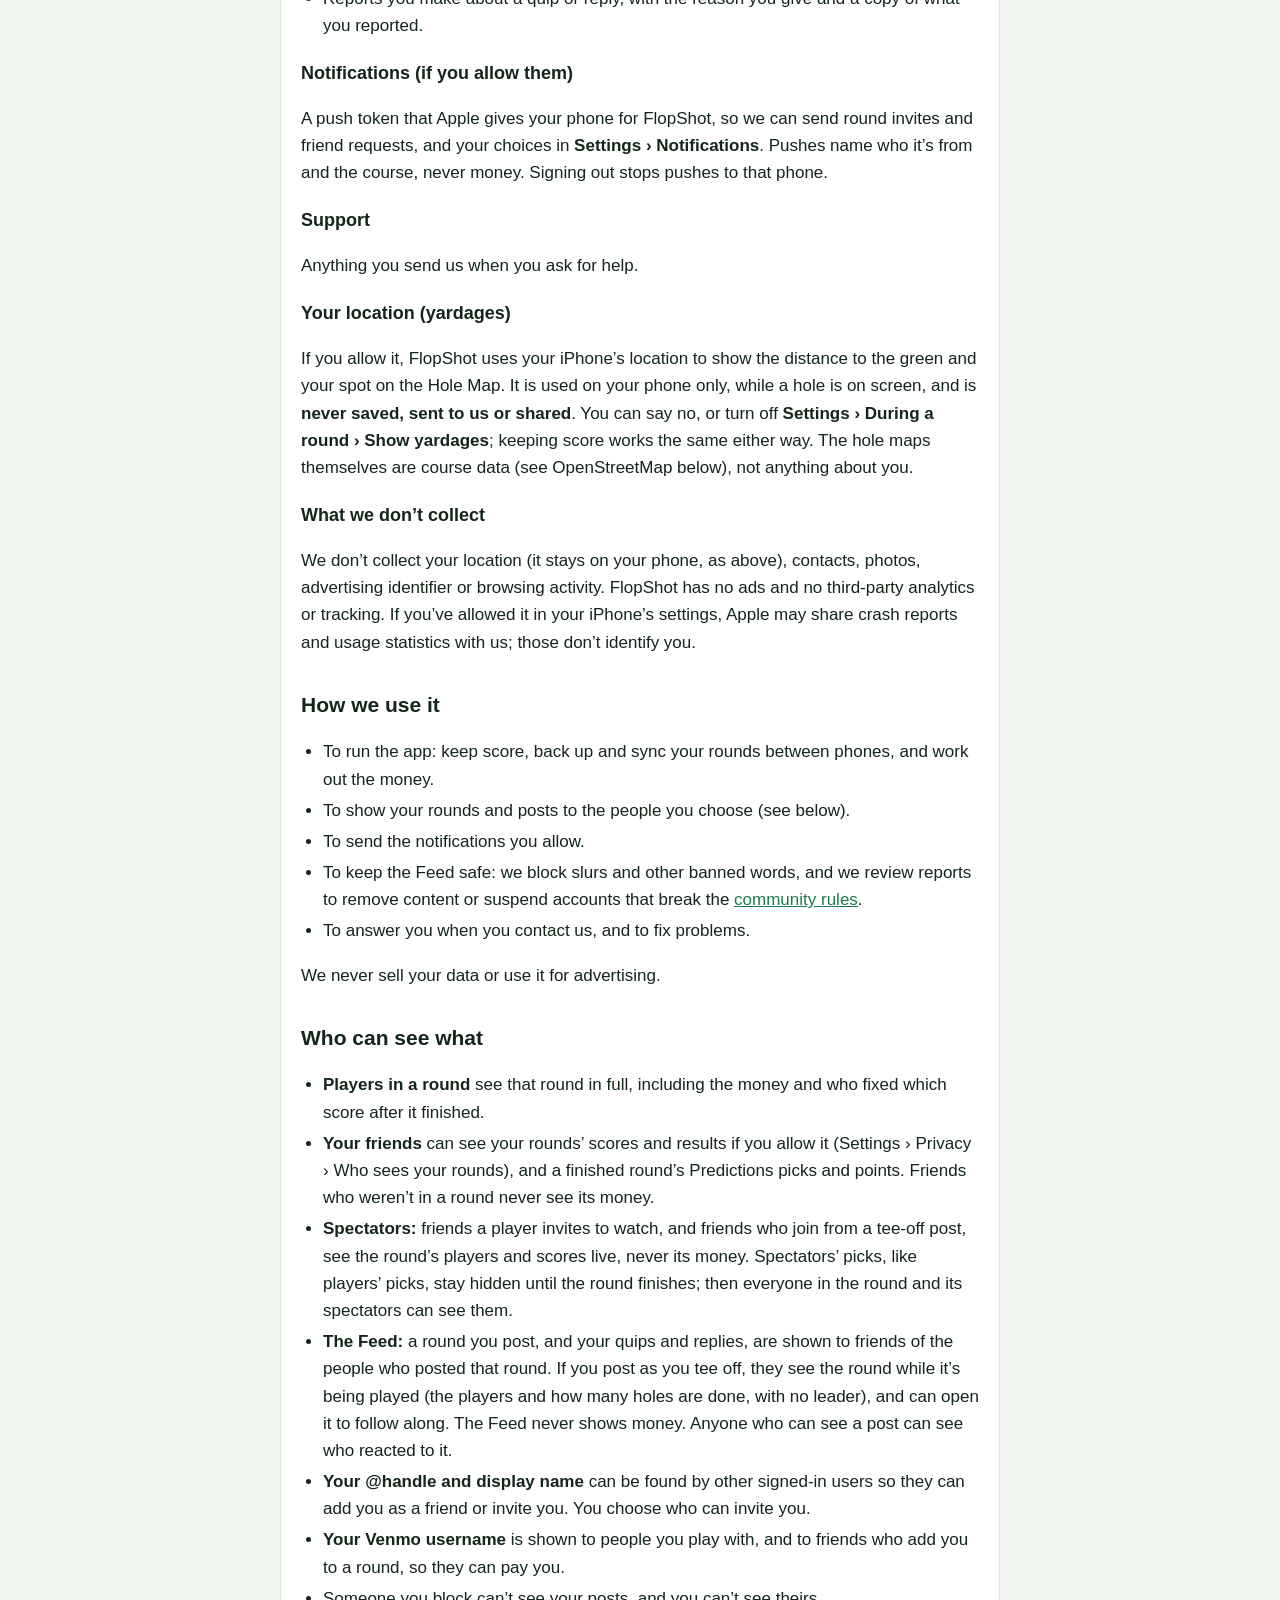
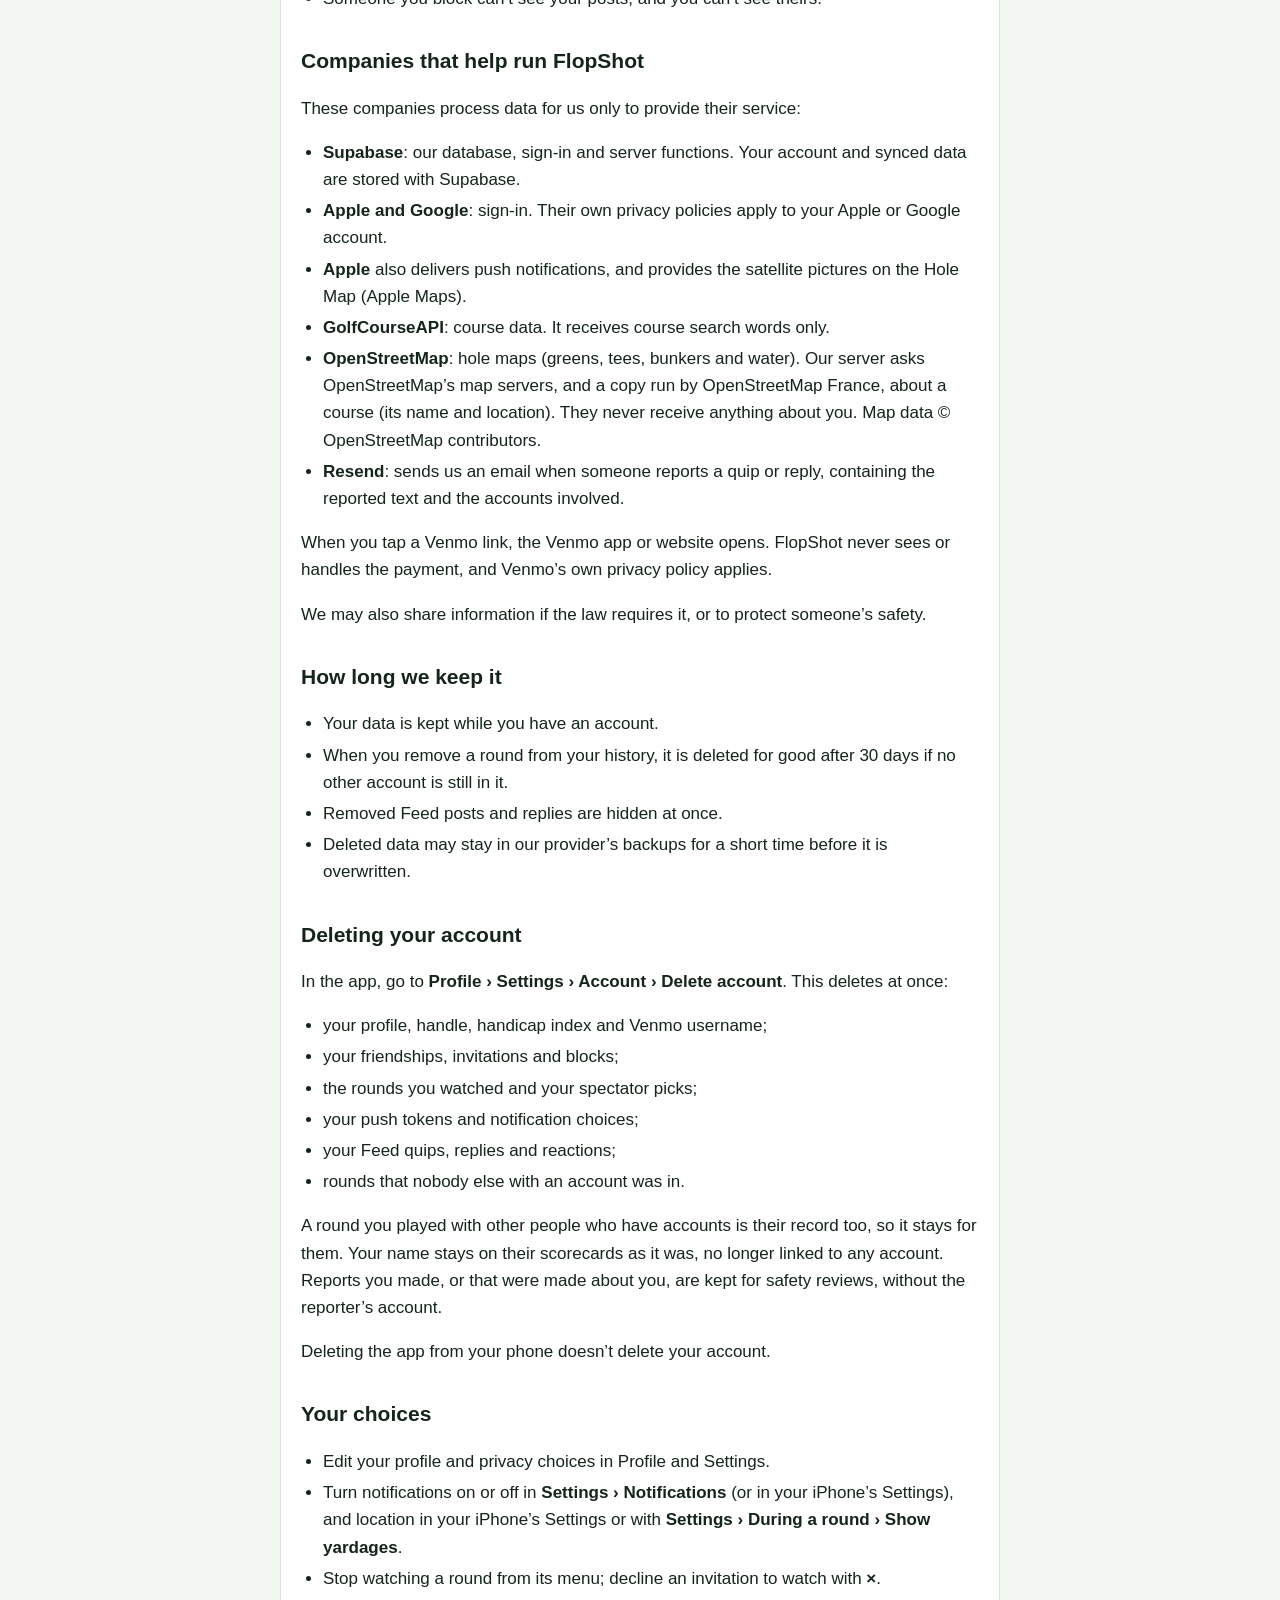
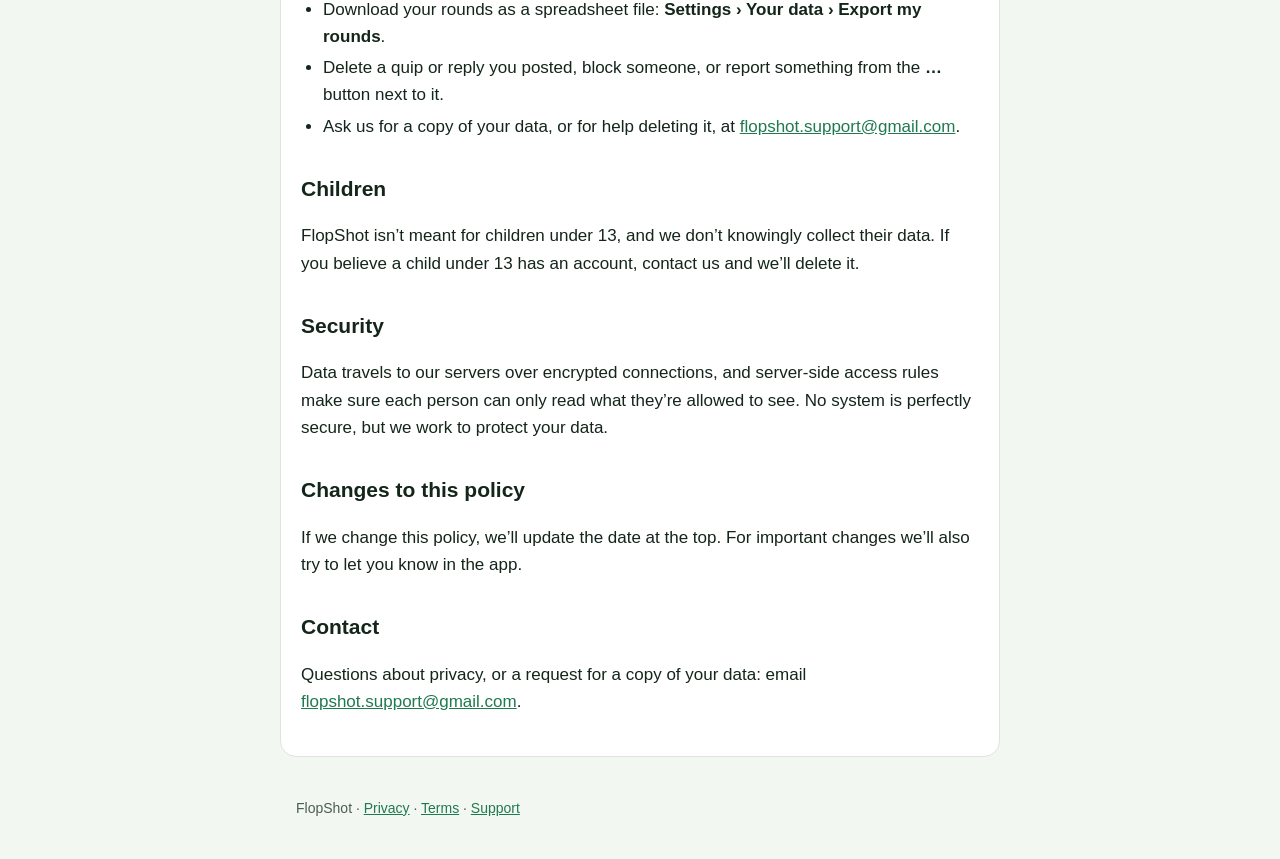
==== commit 1059c8a9: "Cover yardages, spectators, tee-off posts, notifications and score fixes Privacy and Terms are effec" ====
--- a/privacy.html
+++ b/privacy.html
@@ -17,9 +17,9 @@
   </nav>
   <main>
     <h1>Privacy Policy</h1>
-    <p class="meta">Effective October 23, 2026</p>
+    <p class="meta">Effective October 28, 2026</p>
 
-    <p>This policy explains what the FlopShot app (“FlopShot”, “we”) collects, why, who can see it, and how you can delete it. The short version: we collect what the app needs to keep score, sync your rounds and let you play with friends. We don’t sell your data, show ads, or track you across other apps or websites.</p>
+    <p>This policy explains what the FlopShot app (“FlopShot”, “we”) collects, why, who can see it, and how you can delete it. The short version: we collect what the app needs to keep score, sync your rounds and let you play with friends. Your location never leaves your phone. We don’t sell your data, show ads, or track you across other apps or websites.</p>
 
     <h2>Using FlopShot without an account</h2>
     <p>Keeping score works without signing in. Your rounds, players and settings then stay on your phone only, and we receive none of it.</p>
@@ -42,25 +42,33 @@
       <li>Rounds: the course and tees, the players, scores, and any putts, fairways and greens you choose to track.</li>
       <li>The games you play, what each player won or lost, and the payments you mark as paid.</li>
       <li>Your Predictions picks for a round. Other players can’t see them until the round ends.</li>
+      <li>Fixes to a finished round: who changed which score, from what to what, and when.</li>
+      <li>Rounds you’re invited to watch or choose to watch, and the picks you make as a spectator.</li>
       <li>Players you add who don’t have an account (“guests”), with the name and optional Venmo username you type for them. Please only add details your friends are happy for you to add.</li>
       <li>Courses you search for or add. To find a course, our server sends the search words (never your personal details) to our course-data provider.</li>
     </ul>
     <h3>Friends and the Feed</h3>
     <ul>
       <li>Your friends, friend requests, round invitations and the accounts you block.</li>
-      <li>Quips and replies you post on the Feed, and your reactions.</li>
+      <li>Quips and replies you post on the Feed, including a line you post as you tee off, and your reactions.</li>
       <li>Reports you make about a quip or reply, with the reason you give and a copy of what you reported.</li>
     </ul>
+    <h3>Notifications (if you allow them)</h3>
+    <p>A push token that Apple gives your phone for FlopShot, so we can send round invites and friend requests, and your choices in <strong>Settings › Notifications</strong>. Pushes name who it’s from and the course, never money. Signing out stops pushes to that phone.</p>
     <h3>Support</h3>
     <p>Anything you send us when you ask for help.</p>
 
+    <h3 id="location">Your location (yardages)</h3>
+    <p>If you allow it, FlopShot uses your iPhone’s location to show the distance to the green and your spot on the Hole Map. It is used on your phone only, while a hole is on screen, and is <strong>never saved, sent to us or shared</strong>. You can say no, or turn off <strong>Settings › During a round › Show yardages</strong>; keeping score works the same either way. The hole maps themselves are course data (see OpenStreetMap below), not anything about you.</p>
+
     <h3>What we don’t collect</h3>
-    <p>We don’t collect your location, contacts, photos, advertising identifier or browsing activity. FlopShot has no ads and no third-party analytics or tracking. If you’ve allowed it in your iPhone’s settings, Apple may share crash reports and usage statistics with us; those don’t identify you.</p>
+    <p>We don’t collect your location (it stays on your phone, as above), contacts, photos, advertising identifier or browsing activity. FlopShot has no ads and no third-party analytics or tracking. If you’ve allowed it in your iPhone’s settings, Apple may share crash reports and usage statistics with us; those don’t identify you.</p>
 
     <h2>How we use it</h2>
     <ul>
       <li>To run the app: keep score, back up and sync your rounds between phones, and work out the money.</li>
       <li>To show your rounds and posts to the people you choose (see below).</li>
+      <li>To send the notifications you allow.</li>
       <li>To keep the Feed safe: we block slurs and other banned words, and we review reports to remove content or suspend accounts that break the <a href="terms.html#community">community rules</a>.</li>
       <li>To answer you when you contact us, and to fix problems.</li>
     </ul>
@@ -68,9 +76,10 @@
 
     <h2>Who can see what</h2>
     <ul>
-      <li><strong>Players in a round</strong> see that round in full, including the money.</li>
-      <li><strong>Your friends</strong> can see your rounds’ scores and results if you allow it (Settings › Privacy › Who sees your rounds). Friends who weren’t in a round never see its money.</li>
-      <li><strong>The Feed:</strong> a round you post, and your quips and replies, are shown to friends of the people who posted that round. The Feed never shows money.</li>
+      <li><strong>Players in a round</strong> see that round in full, including the money and who fixed which score after it finished.</li>
+      <li><strong>Your friends</strong> can see your rounds’ scores and results if you allow it (Settings › Privacy › Who sees your rounds), and a finished round’s Predictions picks and points. Friends who weren’t in a round never see its money.</li>
+      <li><strong>Spectators:</strong> friends a player invites to watch, and friends who join from a tee-off post, see the round’s players and scores live, never its money. Spectators’ picks, like players’ picks, stay hidden until the round finishes; then everyone in the round and its spectators can see them.</li>
+      <li><strong>The Feed:</strong> a round you post, and your quips and replies, are shown to friends of the people who posted that round. If you post as you tee off, they see the round while it’s being played (the players and how many holes are done, with no leader), and can open it to follow along. The Feed never shows money. Anyone who can see a post can see who reacted to it.</li>
       <li><strong>Your @handle and display name</strong> can be found by other signed-in users so they can add you as a friend or invite you. You choose who can invite you.</li>
       <li><strong>Your Venmo username</strong> is shown to people you play with, and to friends who add you to a round, so they can pay you.</li>
       <li>Someone you block can’t see your posts, and you can’t see theirs.</li>
@@ -81,7 +90,9 @@
     <ul>
       <li><strong>Supabase</strong>: our database, sign-in and server functions. Your account and synced data are stored with Supabase.</li>
       <li><strong>Apple and Google</strong>: sign-in. Their own privacy policies apply to your Apple or Google account.</li>
+      <li><strong>Apple</strong> also delivers push notifications, and provides the satellite pictures on the Hole Map (Apple Maps).</li>
       <li><strong>GolfCourseAPI</strong>: course data. It receives course search words only.</li>
+      <li><strong>OpenStreetMap</strong>: hole maps (greens, tees, bunkers and water). Our server asks OpenStreetMap’s map servers, and a copy run by OpenStreetMap France, about a course (its name and location). They never receive anything about you. Map data © OpenStreetMap contributors.</li>
       <li><strong>Resend</strong>: sends us an email when someone reports a quip or reply, containing the reported text and the accounts involved.</li>
     </ul>
     <p>When you tap a Venmo link, the Venmo app or website opens. FlopShot never sees or handles the payment, and Venmo’s own privacy policy applies.</p>
@@ -100,6 +111,8 @@
     <ul>
       <li>your profile, handle, handicap index and Venmo username;</li>
       <li>your friendships, invitations and blocks;</li>
+      <li>the rounds you watched and your spectator picks;</li>
+      <li>your push tokens and notification choices;</li>
       <li>your Feed quips, replies and reactions;</li>
       <li>rounds that nobody else with an account was in.</li>
     </ul>
@@ -109,6 +122,8 @@
     <h2>Your choices</h2>
     <ul>
       <li>Edit your profile and privacy choices in Profile and Settings.</li>
+      <li>Turn notifications on or off in <strong>Settings › Notifications</strong> (or in your iPhone’s Settings), and location in your iPhone’s Settings or with <strong>Settings › During a round › Show yardages</strong>.</li>
+      <li>Stop watching a round from its menu; decline an invitation to watch with <strong>×</strong>.</li>
       <li>Download your rounds as a spreadsheet file: <strong>Settings › Your data › Export my rounds</strong>.</li>
       <li>Delete a quip or reply you posted, block someone, or report something from the <strong>…</strong> button next to it.</li>
       <li>Ask us for a copy of your data, or for help deleting it, at <a href="mailto:flopshot.support@gmail.com">flopshot.support@gmail.com</a>.</li>
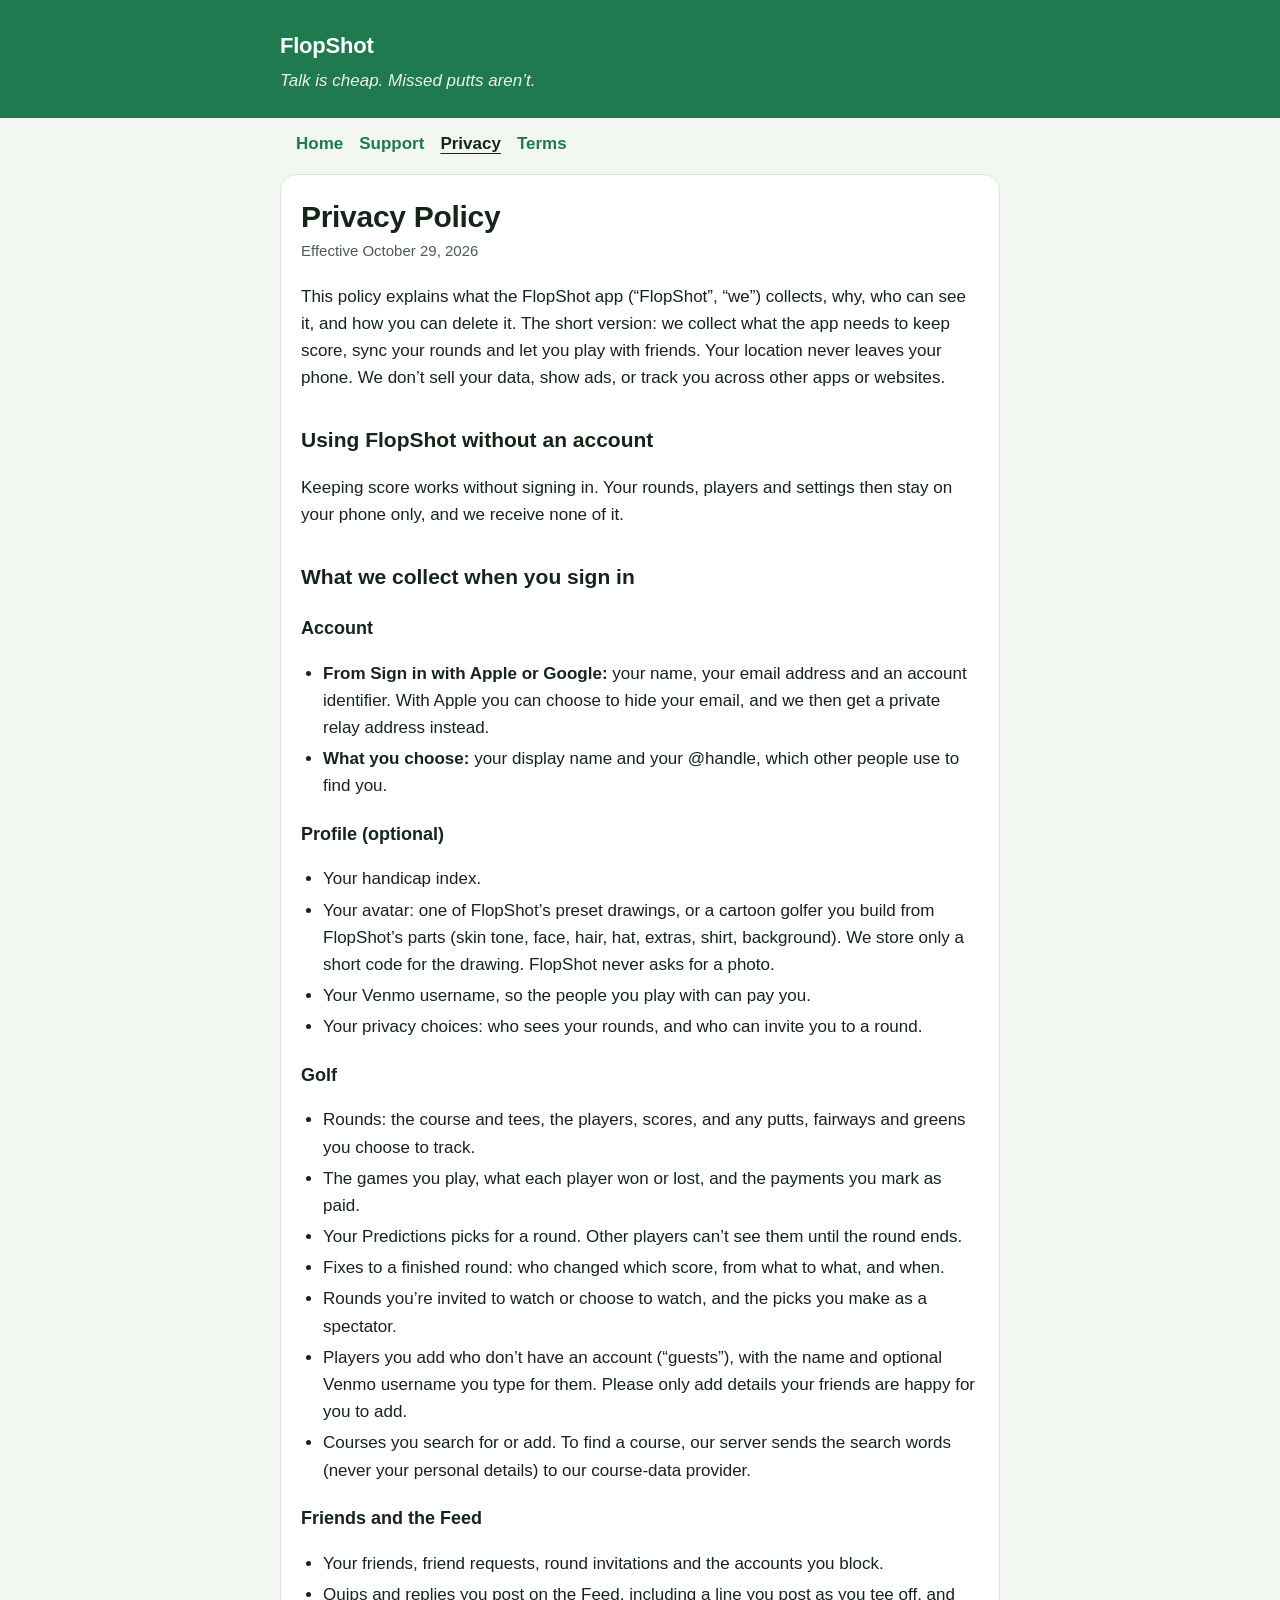
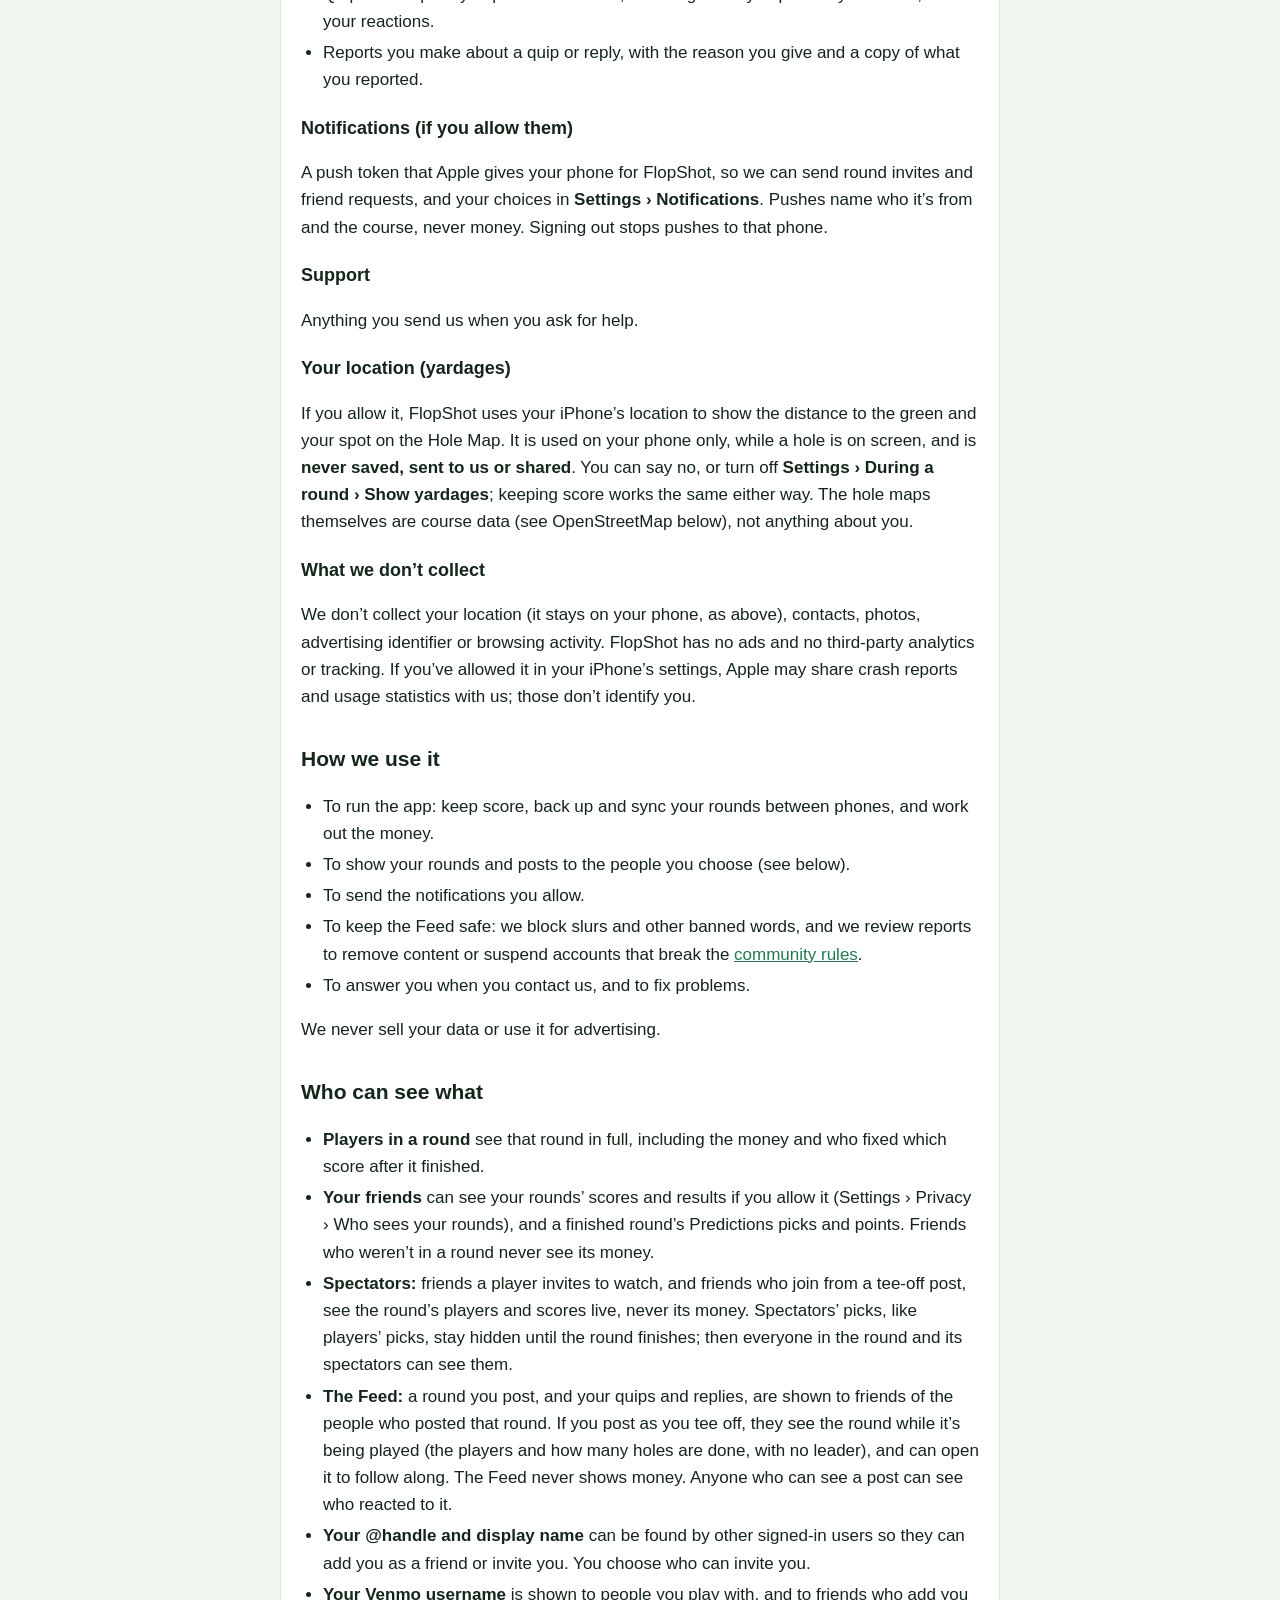
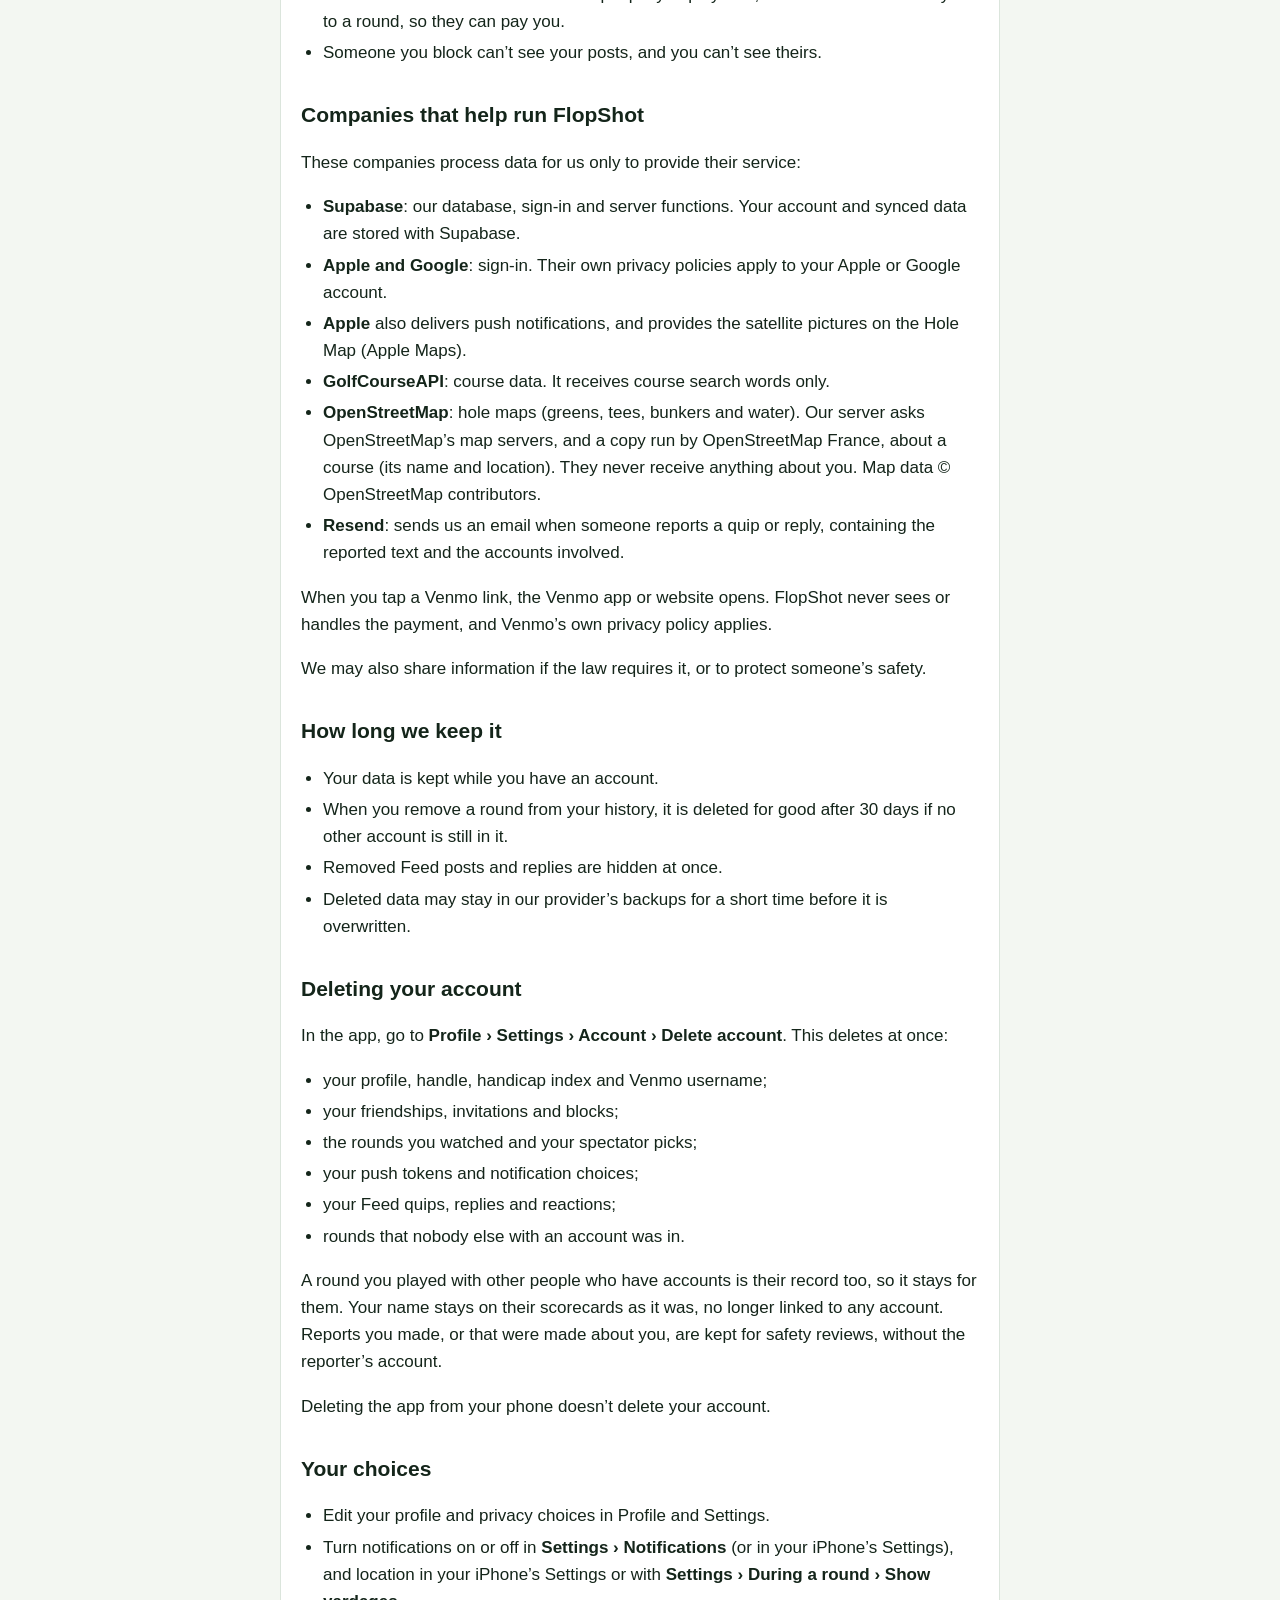
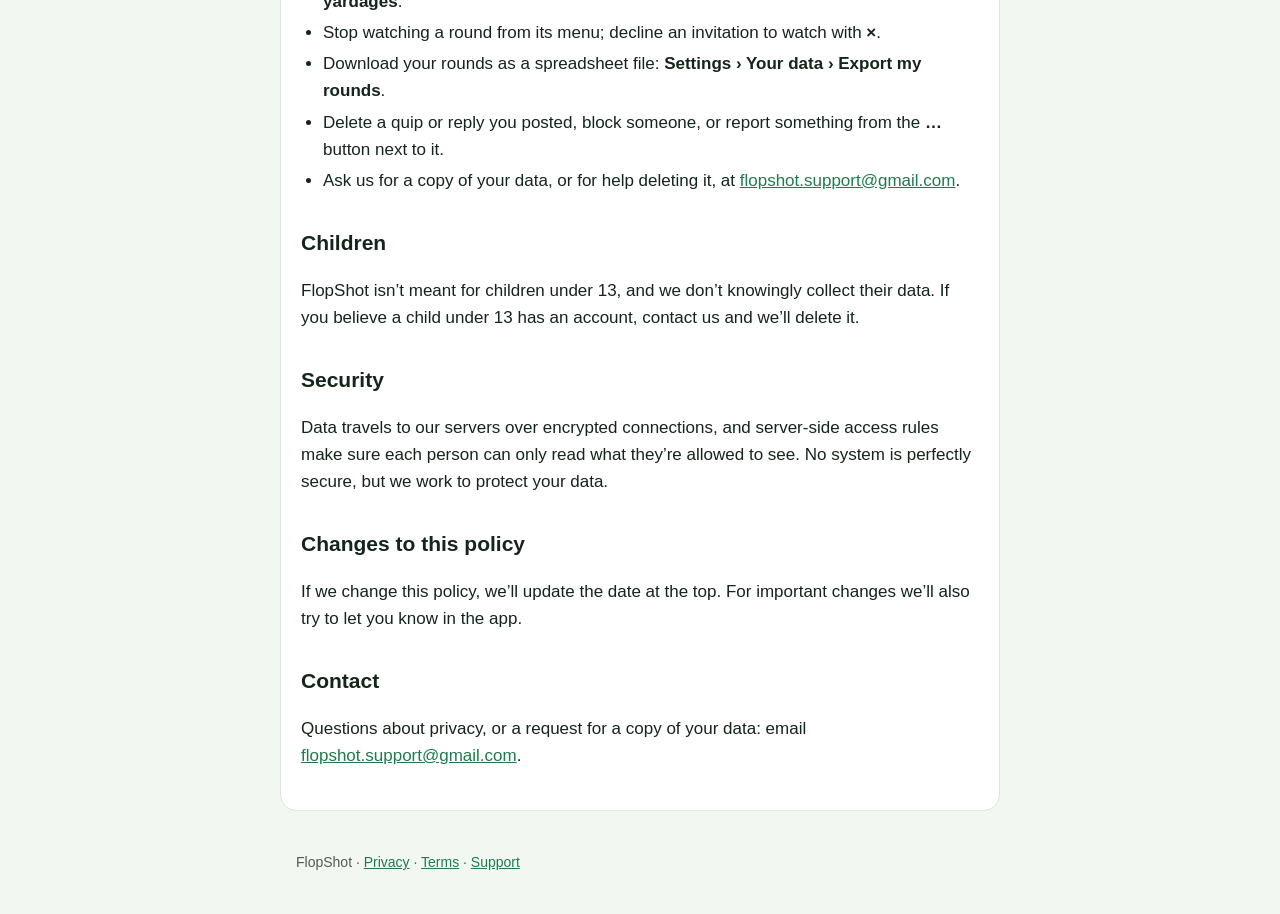
==== commit cafe20a1: "Cover built golfer avatars in the Privacy Policy and Support FAQ Privacy is effective October 29, 20" ====
--- a/privacy.html
+++ b/privacy.html
@@ -17,7 +17,7 @@
   </nav>
   <main>
     <h1>Privacy Policy</h1>
-    <p class="meta">Effective October 28, 2026</p>
+    <p class="meta">Effective October 29, 2026</p>
 
     <p>This policy explains what the FlopShot app (“FlopShot”, “we”) collects, why, who can see it, and how you can delete it. The short version: we collect what the app needs to keep score, sync your rounds and let you play with friends. Your location never leaves your phone. We don’t sell your data, show ads, or track you across other apps or websites.</p>
 
@@ -33,7 +33,7 @@
     <h3>Profile (optional)</h3>
     <ul>
       <li>Your handicap index.</li>
-      <li>The avatar you pick from FlopShot’s preset drawings. FlopShot never asks for a photo.</li>
+      <li>Your avatar: one of FlopShot’s preset drawings, or a cartoon golfer you build from FlopShot’s parts (skin tone, face, hair, hat, extras, shirt, background). We store only a short code for the drawing. FlopShot never asks for a photo.</li>
       <li>Your Venmo username, so the people you play with can pay you.</li>
       <li>Your privacy choices: who sees your rounds, and who can invite you to a round.</li>
     </ul>
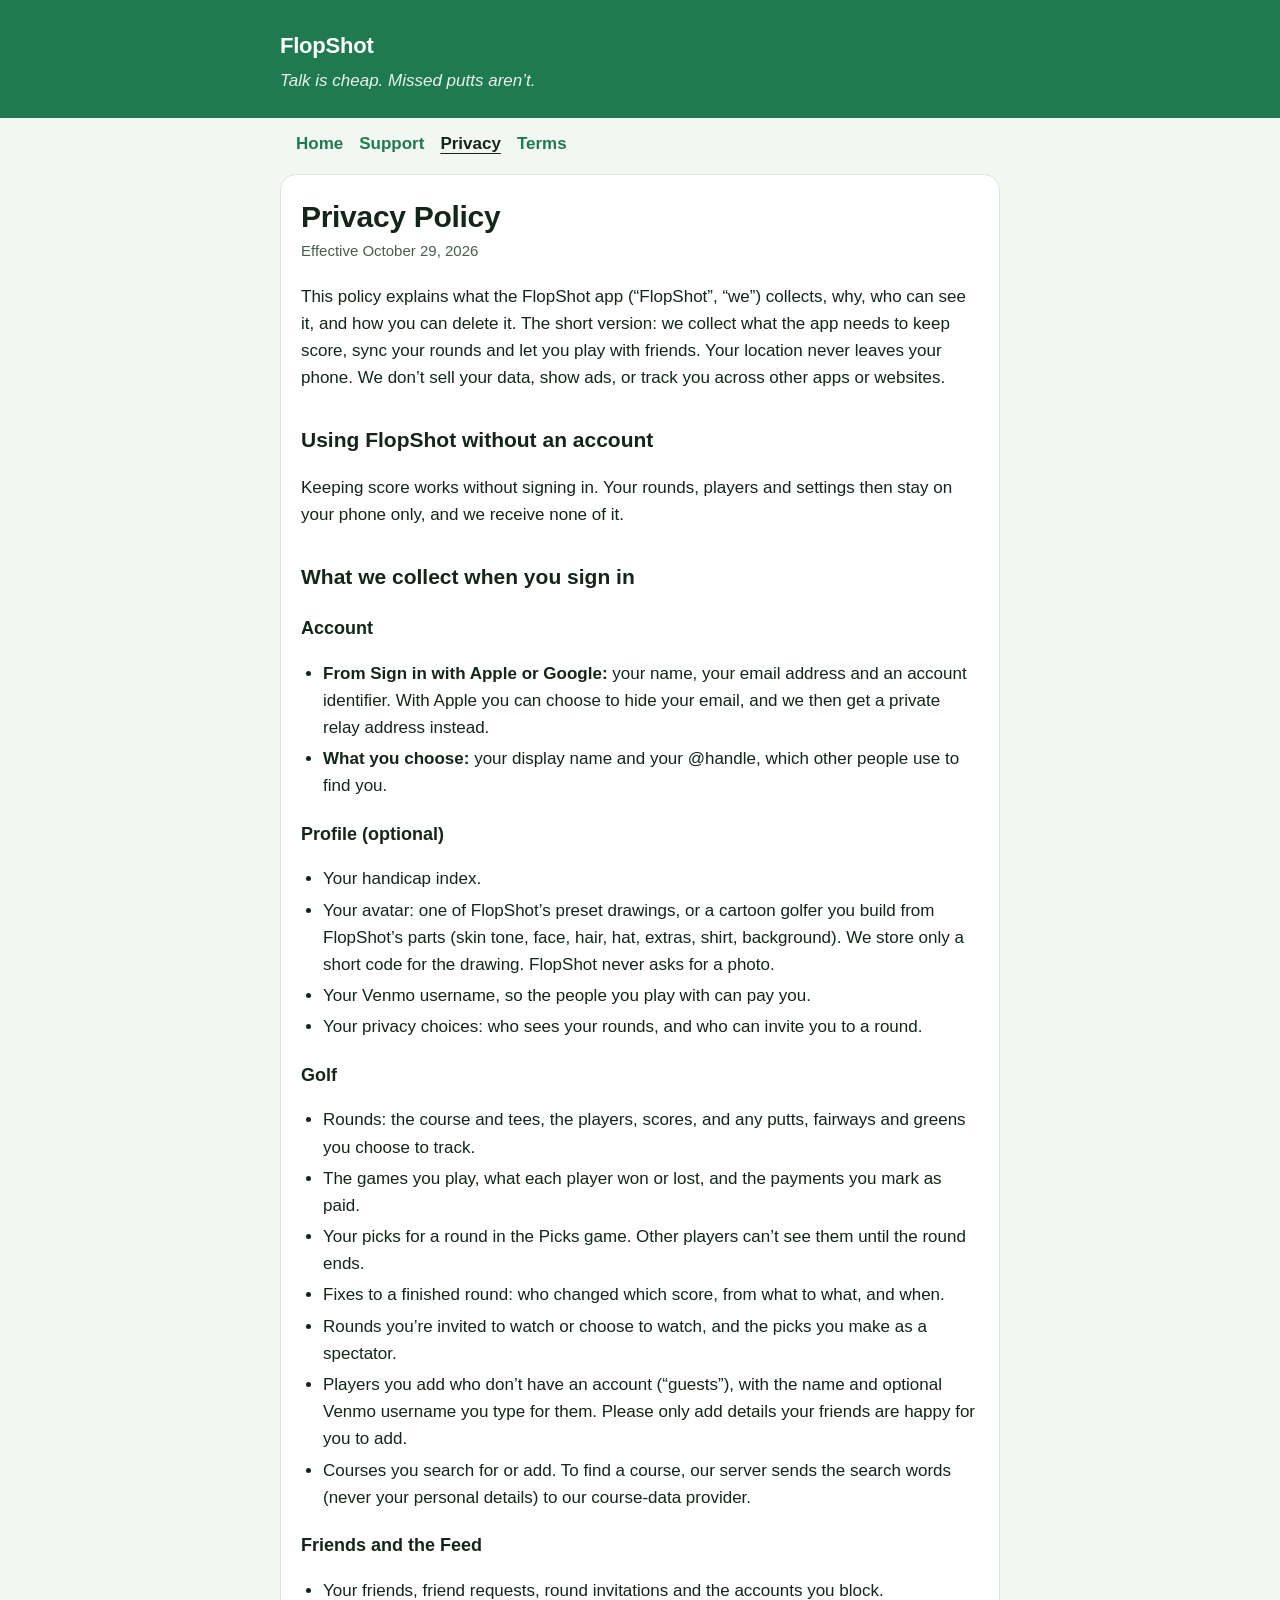
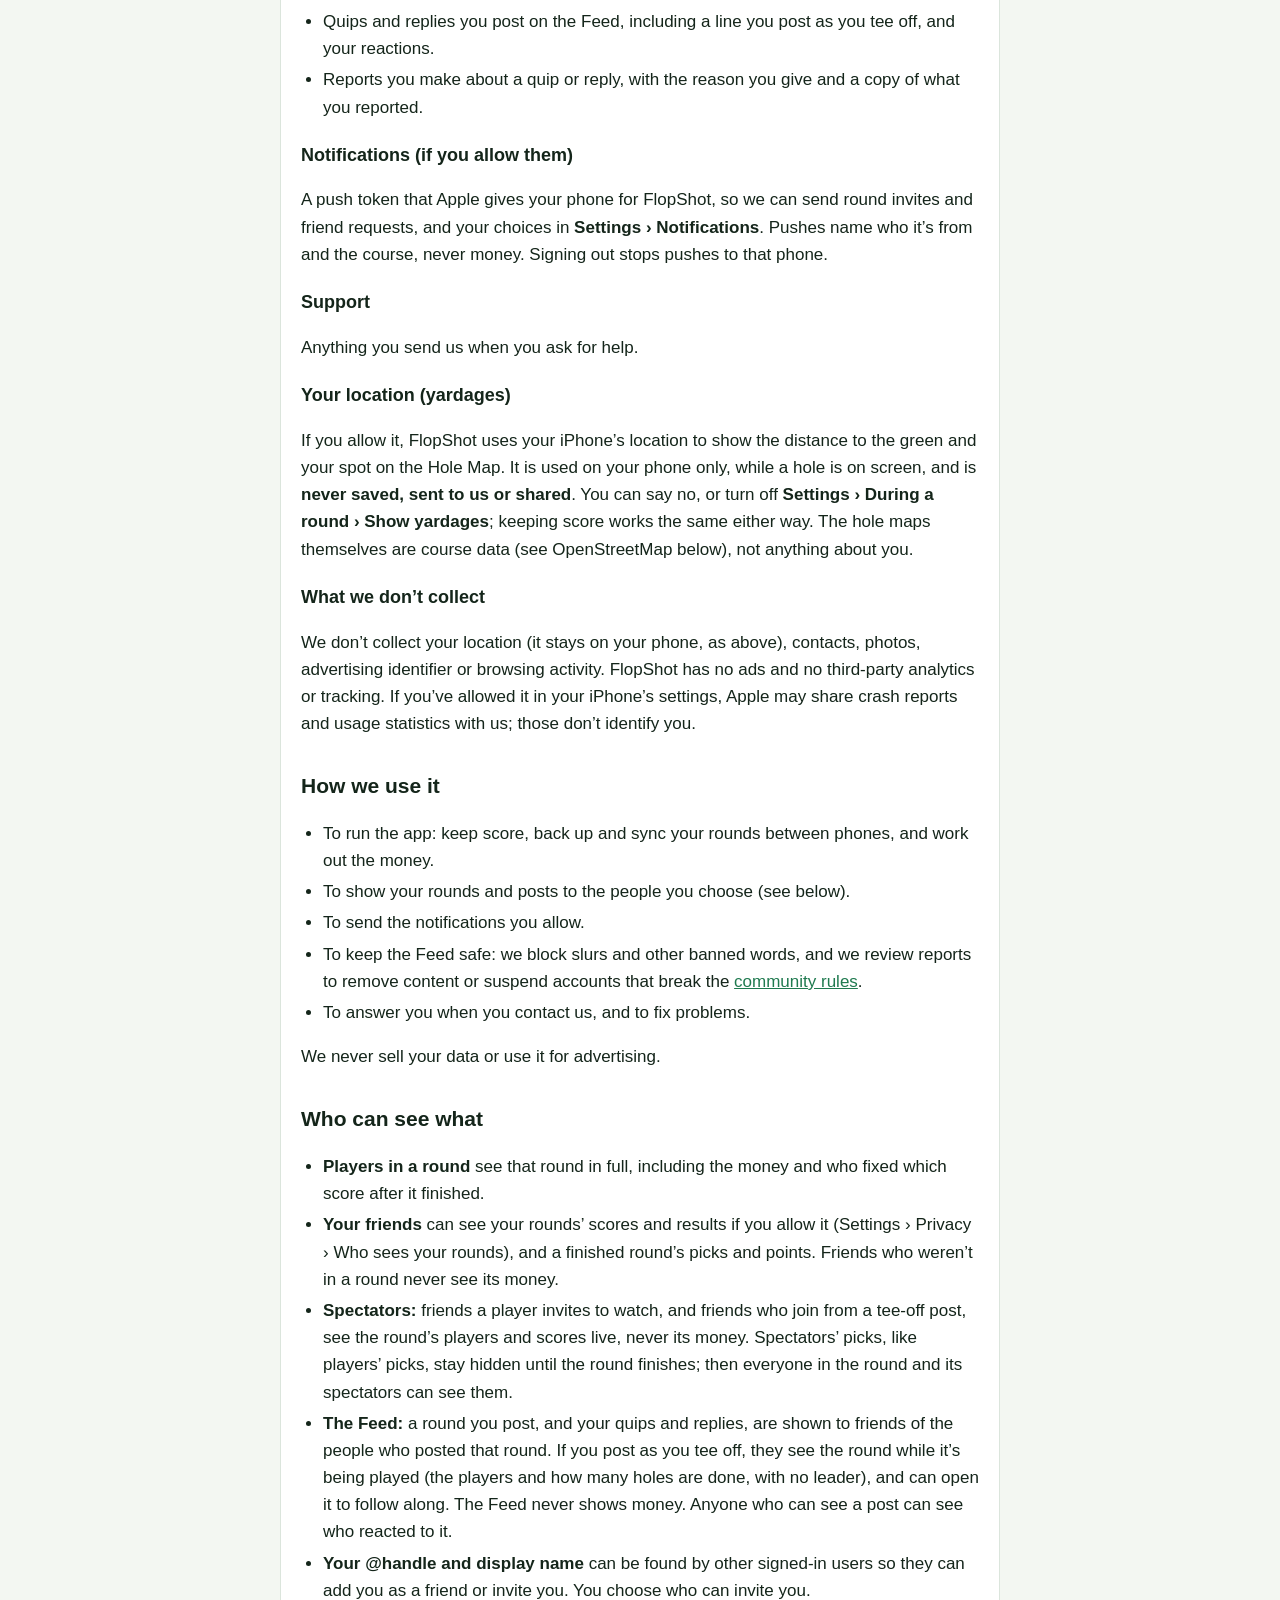
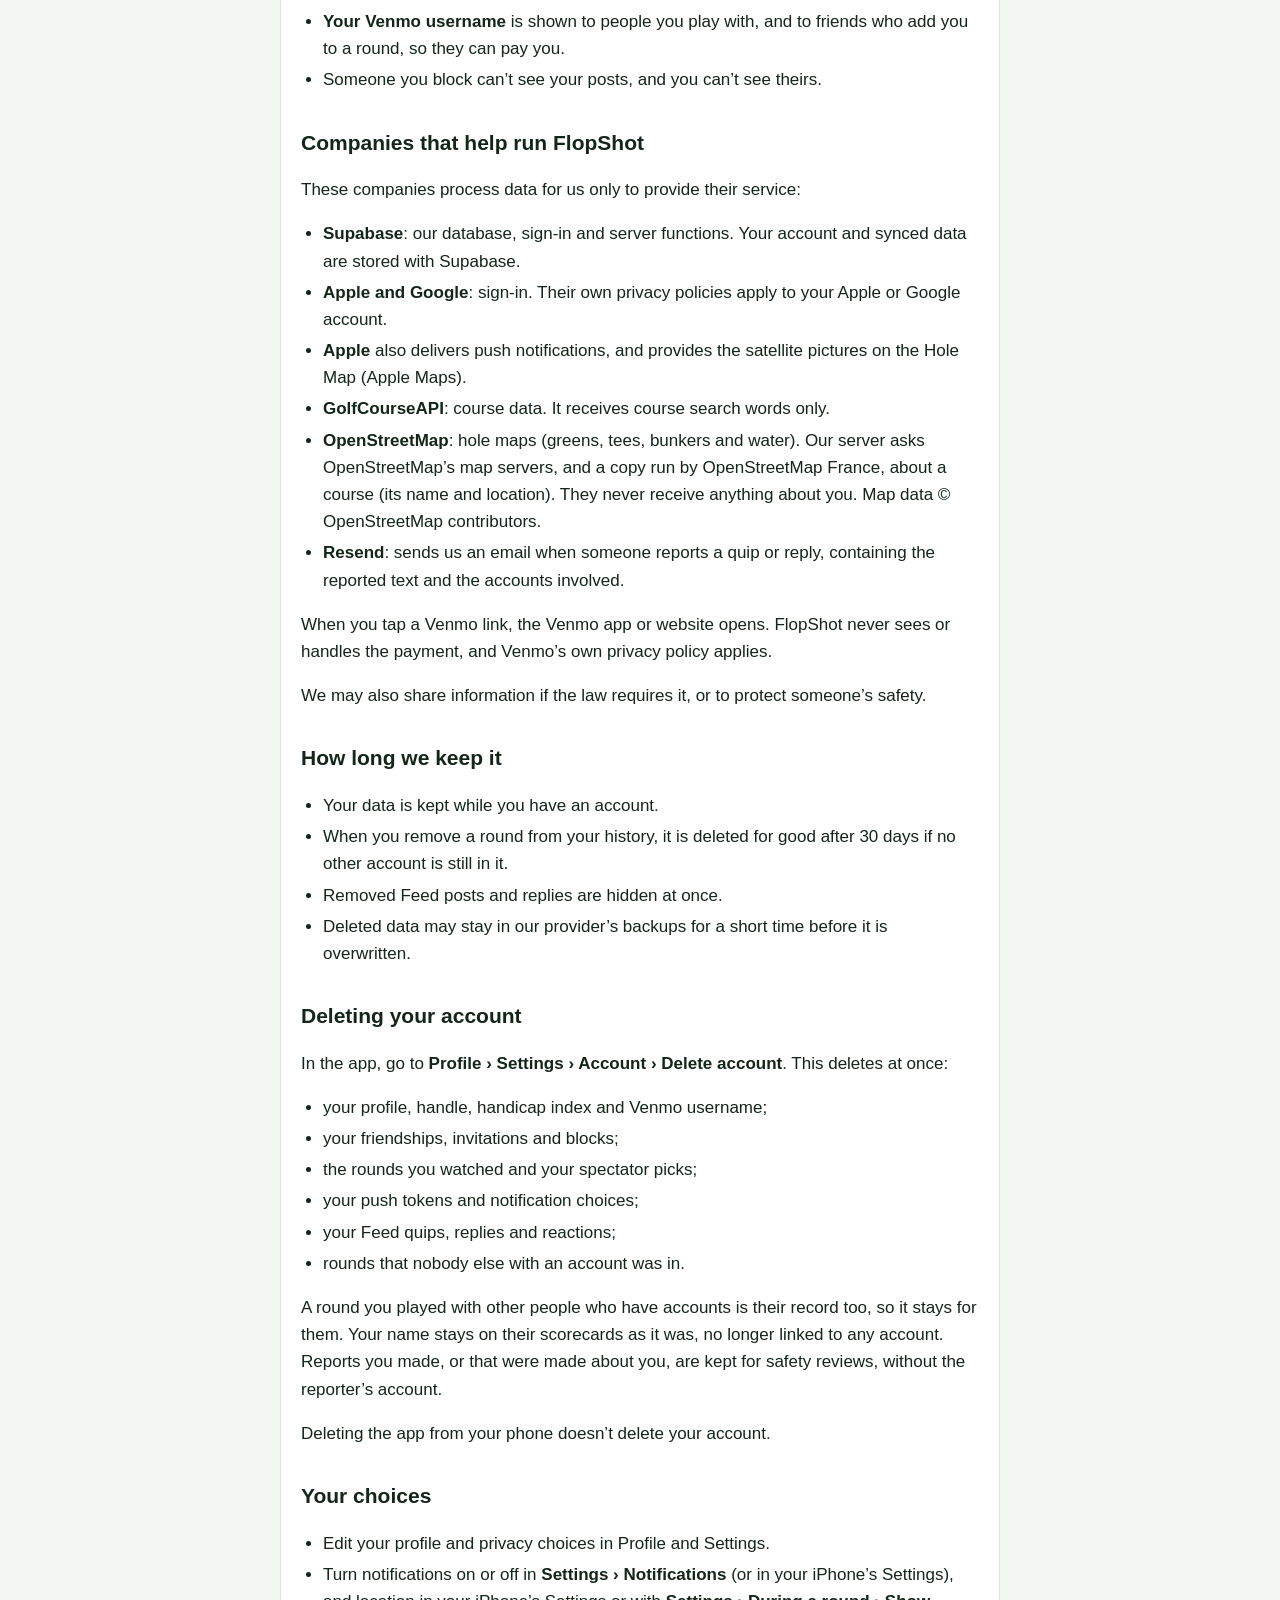
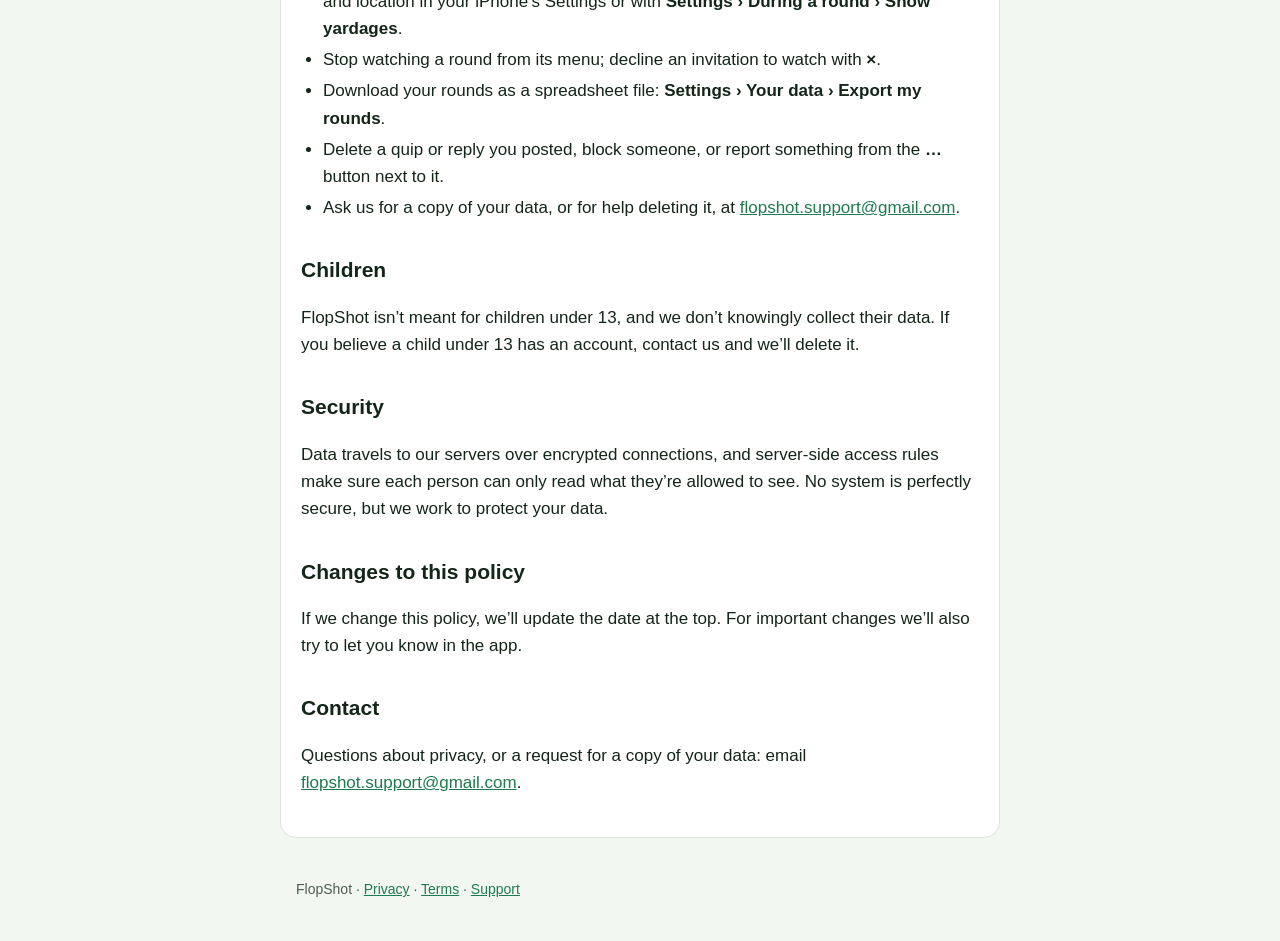
==== commit 0cd4e4e9: "Call the Predictions game Picks Players call it picks. The p5-predictions.jpg screenshot still shows" ====
--- a/privacy.html
+++ b/privacy.html
@@ -41,7 +41,7 @@
     <ul>
       <li>Rounds: the course and tees, the players, scores, and any putts, fairways and greens you choose to track.</li>
       <li>The games you play, what each player won or lost, and the payments you mark as paid.</li>
-      <li>Your Predictions picks for a round. Other players can’t see them until the round ends.</li>
+      <li>Your picks for a round in the Picks game. Other players can’t see them until the round ends.</li>
       <li>Fixes to a finished round: who changed which score, from what to what, and when.</li>
       <li>Rounds you’re invited to watch or choose to watch, and the picks you make as a spectator.</li>
       <li>Players you add who don’t have an account (“guests”), with the name and optional Venmo username you type for them. Please only add details your friends are happy for you to add.</li>
@@ -77,7 +77,7 @@
     <h2>Who can see what</h2>
     <ul>
       <li><strong>Players in a round</strong> see that round in full, including the money and who fixed which score after it finished.</li>
-      <li><strong>Your friends</strong> can see your rounds’ scores and results if you allow it (Settings › Privacy › Who sees your rounds), and a finished round’s Predictions picks and points. Friends who weren’t in a round never see its money.</li>
+      <li><strong>Your friends</strong> can see your rounds’ scores and results if you allow it (Settings › Privacy › Who sees your rounds), and a finished round’s picks and points. Friends who weren’t in a round never see its money.</li>
       <li><strong>Spectators:</strong> friends a player invites to watch, and friends who join from a tee-off post, see the round’s players and scores live, never its money. Spectators’ picks, like players’ picks, stay hidden until the round finishes; then everyone in the round and its spectators can see them.</li>
       <li><strong>The Feed:</strong> a round you post, and your quips and replies, are shown to friends of the people who posted that round. If you post as you tee off, they see the round while it’s being played (the players and how many holes are done, with no leader), and can open it to follow along. The Feed never shows money. Anyone who can see a post can see who reacted to it.</li>
       <li><strong>Your @handle and display name</strong> can be found by other signed-in users so they can add you as a friend or invite you. You choose who can invite you.</li>
--- a/style.css
+++ b/style.css
@@ -72,3 +72,6 @@
 .gallery figure { margin: 0; }
 .gallery img { width: 100%; height: auto; border-radius: 18px; border: 1px solid var(--line); display: block; }
 .gallery figcaption { font-size: 14px; color: var(--ink-2); margin-top: 6px; text-align: center; }
+
+/* Add page: the "Open in FlopShot" button */
+a.button { display: inline-block; background: var(--brand); color: var(--card); font-weight: 700; text-decoration: none; padding: 12px 20px; border-radius: 12px; min-height: 44px; }
